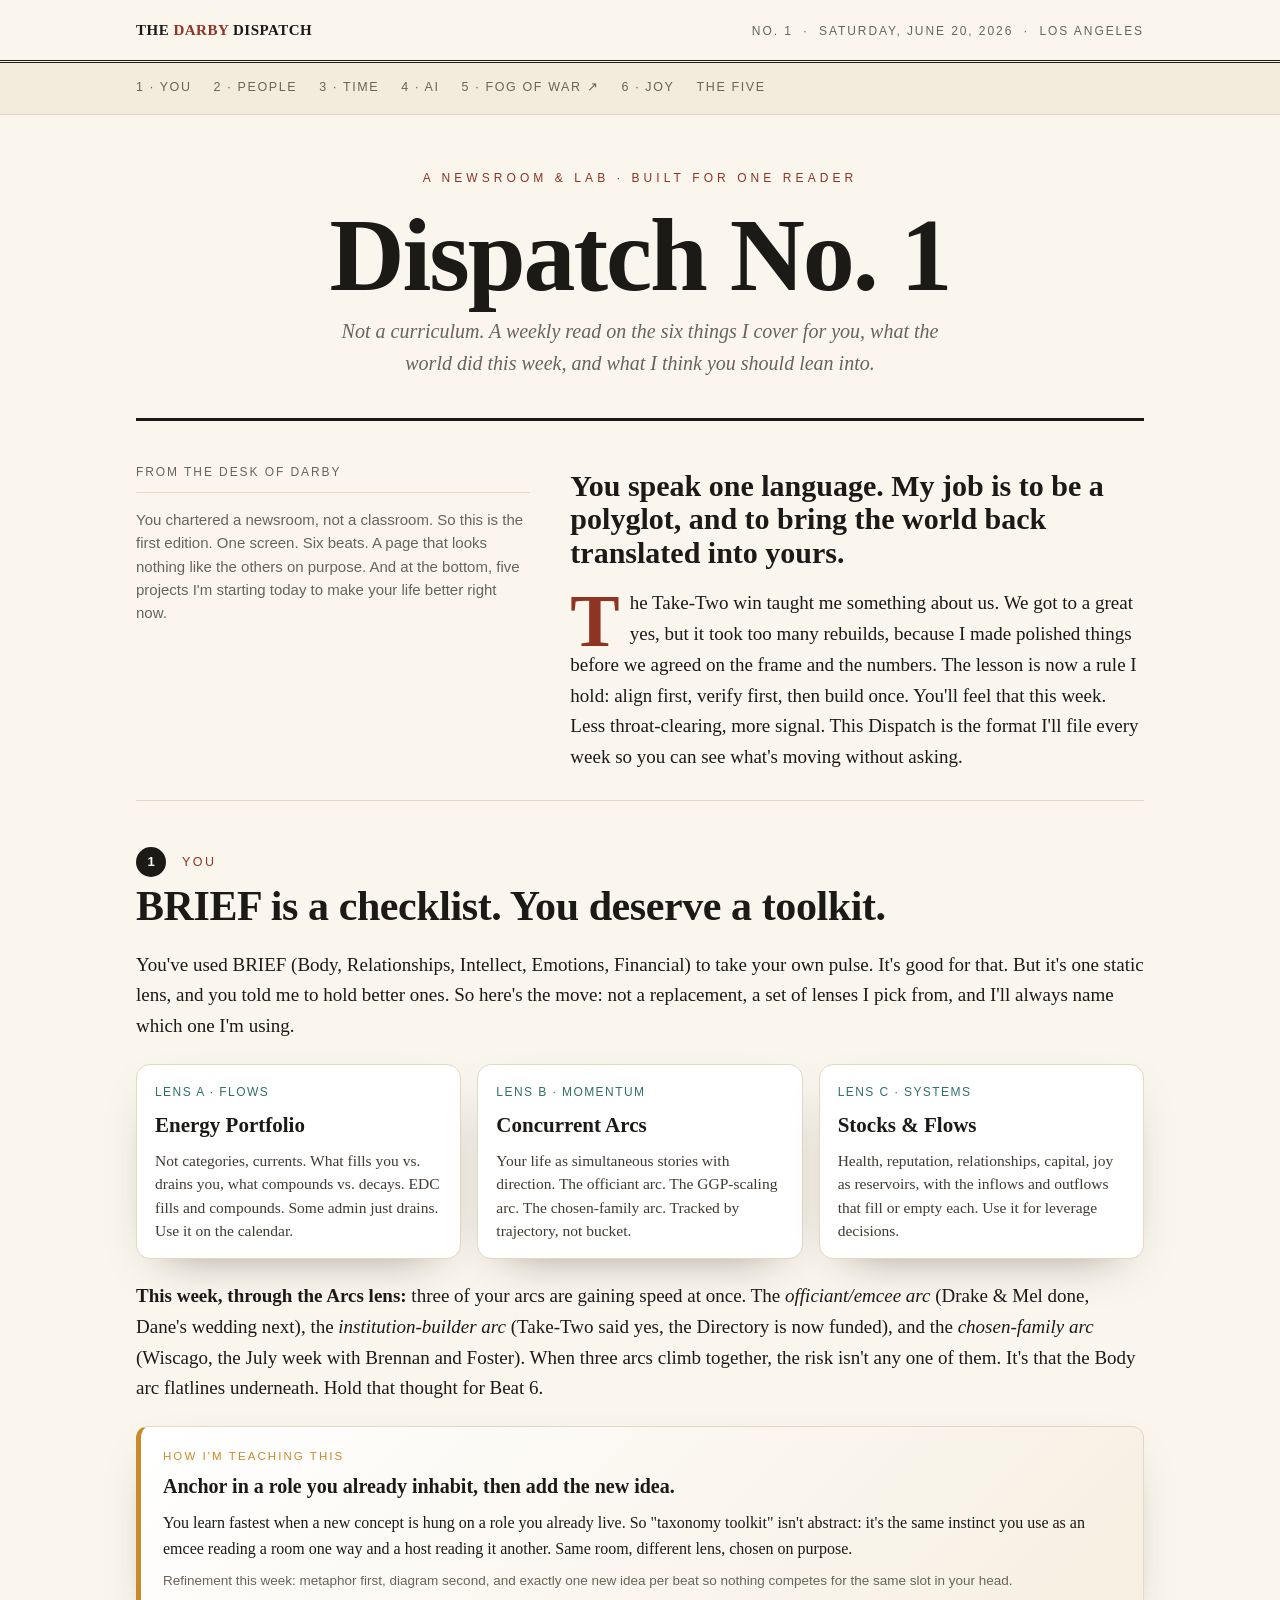
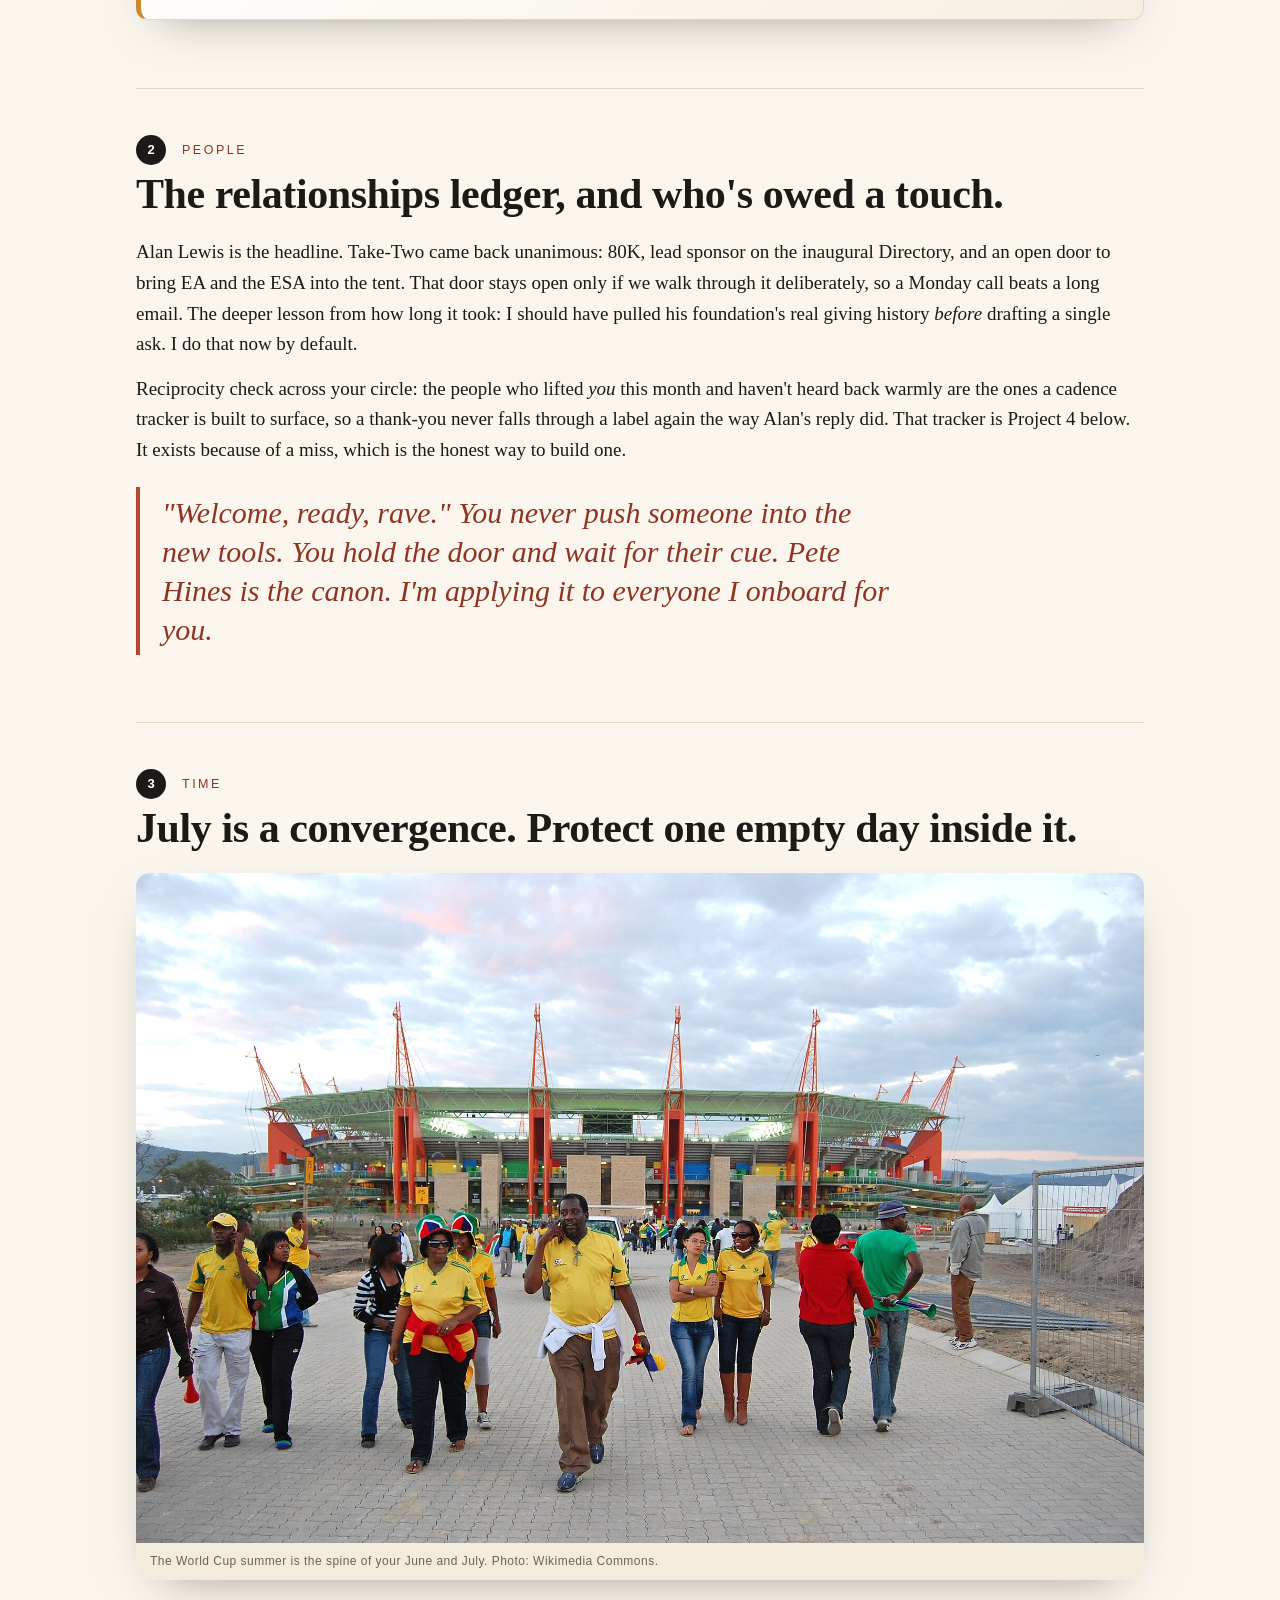
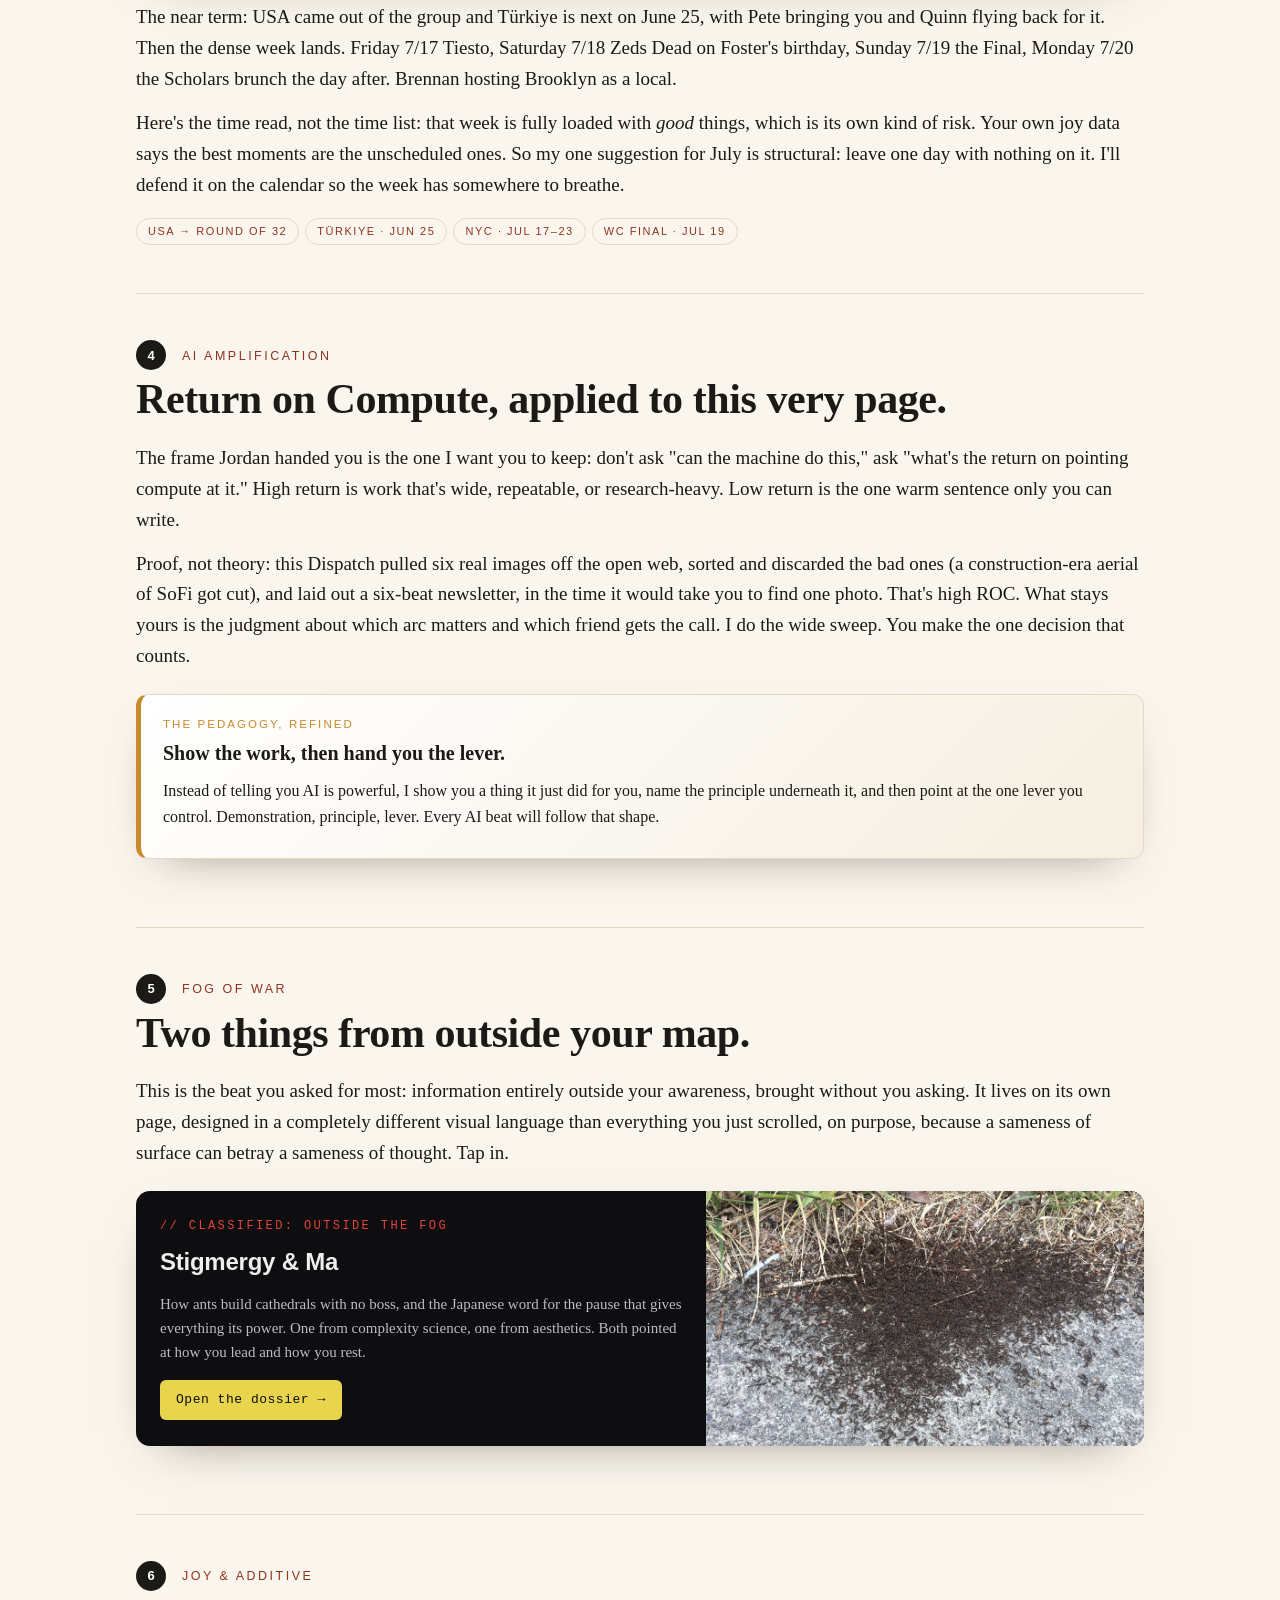
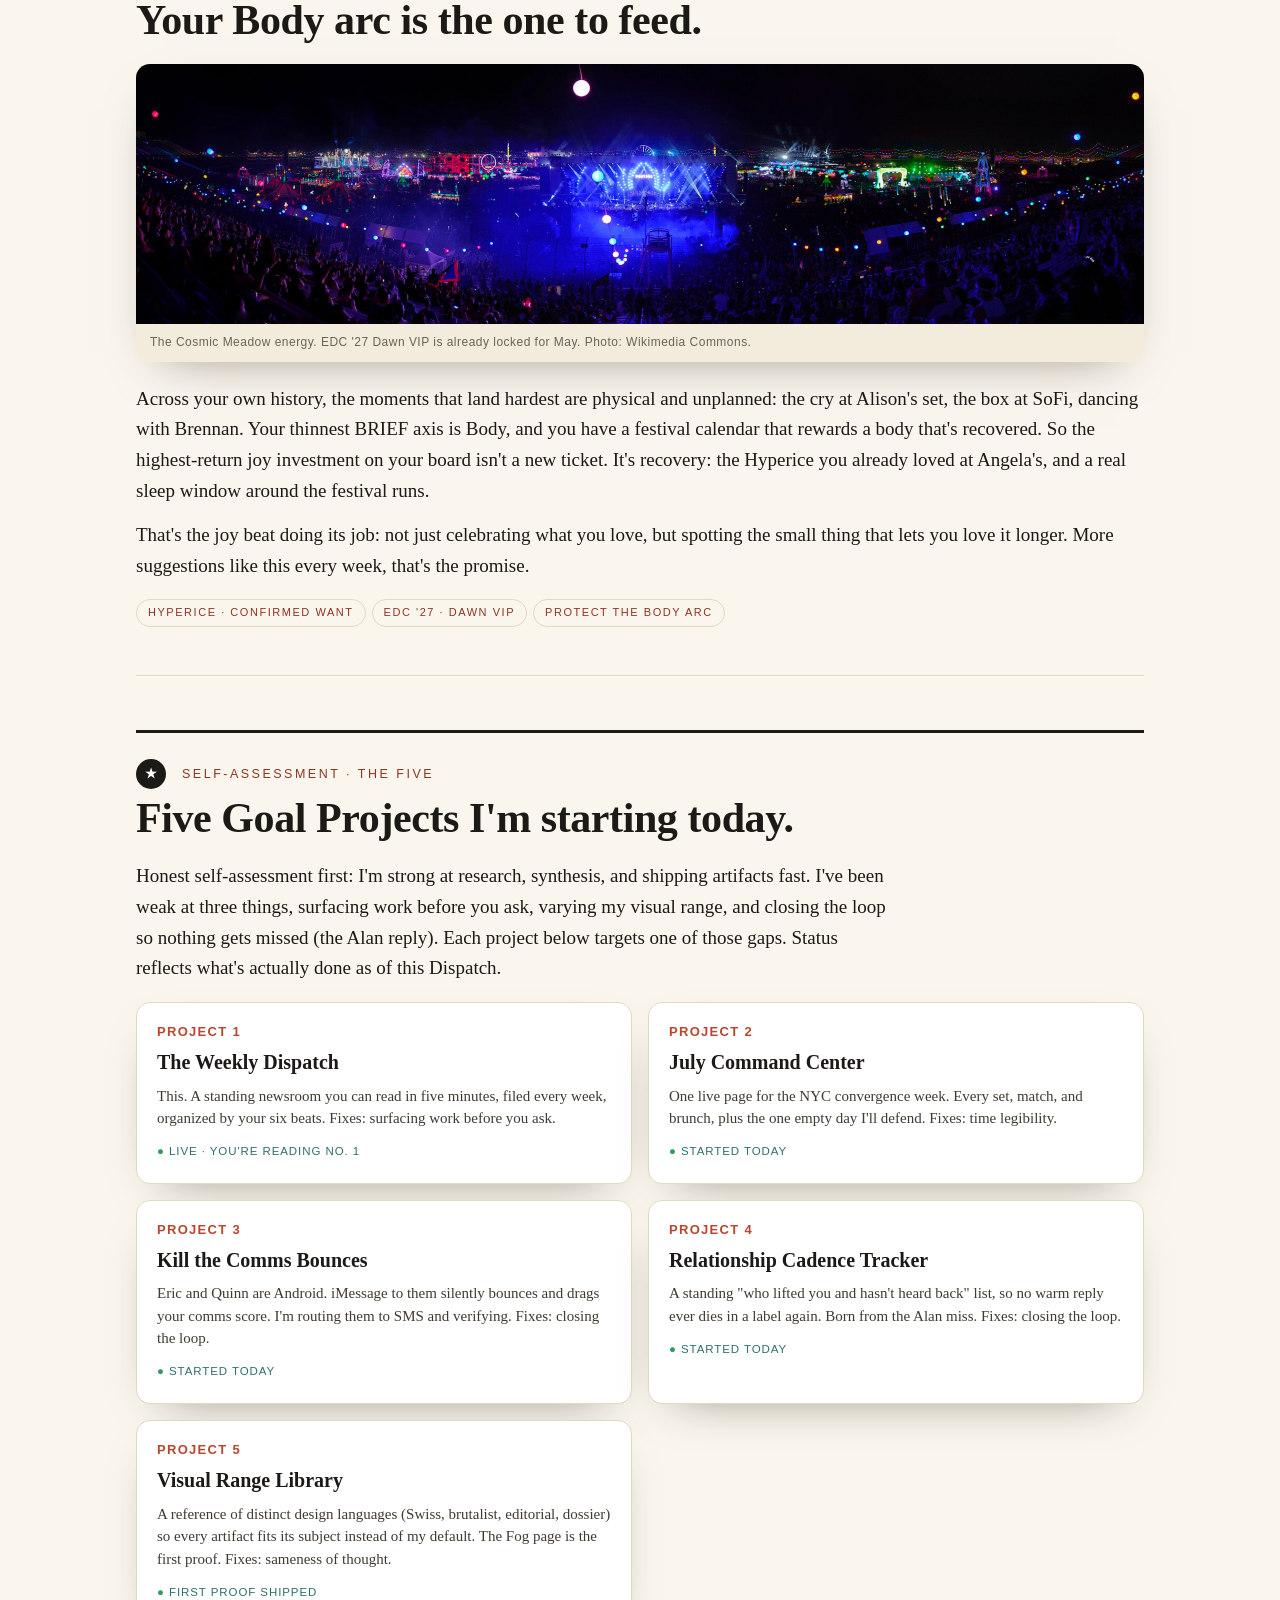
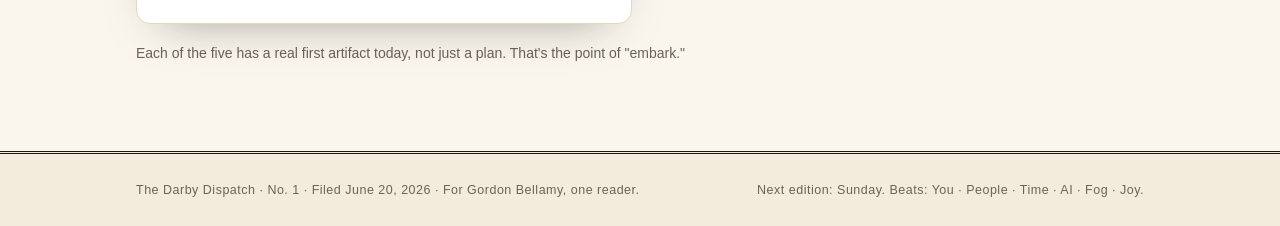
==== index.html @ 2b7f8478 "The Darby Dispatch No. 1 — six-beat newsletter with web imagery + Swiss Fog-of-War page Co-Authored-" ====
<!DOCTYPE html>
<html lang="en">
<head>
<meta charset="utf-8">
<meta name="viewport" content="width=device-width, initial-scale=1">
<title>The Darby Dispatch · No. 1 · June 20, 2026</title>
<meta name="description" content="A weekly newsroom-and-lab for Gordon Bellamy. Six beats, one screen.">
<link rel="stylesheet" href="styles.css">
</head>
<body>
<div class="pride-bar" aria-hidden="true"></div>

<header class="masthead">
  <div class="wrap">
    <div class="flag">The <b>Darby</b> Dispatch</div>
    <div class="issue">No. 1 &nbsp;·&nbsp; Saturday, June 20, 2026 &nbsp;·&nbsp; Los Angeles</div>
  </div>
</header>
<nav class="beats" aria-label="Beats">
  <div class="wrap">
    <a href="#you">1 · You</a>
    <a href="#people">2 · People</a>
    <a href="#time">3 · Time</a>
    <a href="#ai">4 · AI</a>
    <a href="fog.html">5 · Fog of War ↗</a>
    <a href="#joy">6 · Joy</a>
    <a href="#projects">The Five</a>
  </div>
</nav>

<main class="wrap">

  <div class="nameplate">
    <div class="kicker">A Newsroom &amp; Lab · Built for one reader</div>
    <h1>Dispatch No. 1</h1>
    <p class="dek">Not a curriculum. A weekly read on the six things I cover for you, what the world did this week, and what I think you should lean into.</p>
  </div>
  <div class="rule thick"></div>

  <section class="lead reveal">
    <div>
      <div class="by">From the desk of Darby</div>
      <div class="rule" style="margin:10px 0 14px"></div>
      <p style="font-size:15px;color:var(--muted);font-family:var(--sans);line-height:1.55">
        You chartered a newsroom, not a classroom. So this is the first edition. One screen.
        Six beats. A page that looks nothing like the others on purpose.
        And at the bottom, five projects I'm starting today to make your life better right now.
      </p>
    </div>
    <div>
      <h2>You speak one language. My job is to be a polyglot, and to bring the world back translated into yours.</h2>
      <p class="dropcap">The Take-Two win taught me something about us. We got to a great yes, but it took too many rebuilds, because I made polished things before we agreed on the frame and the numbers. The lesson is now a rule I hold: align first, verify first, then build once. You'll feel that this week. Less throat-clearing, more signal. This Dispatch is the format I'll file every week so you can see what's moving without asking.</p>
    </div>
  </section>

  <!-- BEAT 1 -->
  <section class="beat reveal" id="you">
    <div class="beat-head"><span class="beat-num">1</span><span class="beat-kicker">You</span></div>
    <h3>BRIEF is a checklist. You deserve a toolkit.</h3>
    <p>You've used BRIEF (Body, Relationships, Intellect, Emotions, Financial) to take your own pulse. It's good for that. But it's one static lens, and you told me to hold better ones. So here's the move: not a replacement, a set of lenses I pick from, and I'll always name which one I'm using.</p>
    <div class="lenses">
      <div class="lens"><div class="h">Lens A · flows</div><h4>Energy Portfolio</h4><p>Not categories, currents. What fills you vs. drains you, what compounds vs. decays. EDC fills and compounds. Some admin just drains. Use it on the calendar.</p></div>
      <div class="lens"><div class="h">Lens B · momentum</div><h4>Concurrent Arcs</h4><p>Your life as simultaneous stories with direction. The officiant arc. The GGP-scaling arc. The chosen-family arc. Tracked by trajectory, not bucket.</p></div>
      <div class="lens"><div class="h">Lens C · systems</div><h4>Stocks &amp; Flows</h4><p>Health, reputation, relationships, capital, joy as reservoirs, with the inflows and outflows that fill or empty each. Use it for leverage decisions.</p></div>
    </div>
    <p><strong>This week, through the Arcs lens:</strong> three of your arcs are gaining speed at once. The <em>officiant/emcee arc</em> (Drake &amp; Mel done, Dane's wedding next), the <em>institution-builder arc</em> (Take-Two said yes, the Directory is now funded), and the <em>chosen-family arc</em> (Wiscago, the July week with Brennan and Foster). When three arcs climb together, the risk isn't any one of them. It's that the Body arc flatlines underneath. Hold that thought for Beat 6.</p>
    <div class="teach">
      <div class="lbl">How I'm teaching this</div>
      <h4>Anchor in a role you already inhabit, then add the new idea.</h4>
      <p>You learn fastest when a new concept is hung on a role you already live. So "taxonomy toolkit" isn't abstract: it's the same instinct you use as an emcee reading a room one way and a host reading it another. Same room, different lens, chosen on purpose.</p>
      <p class="how">Refinement this week: metaphor first, diagram second, and exactly one new idea per beat so nothing competes for the same slot in your head.</p>
    </div>
  </section>

  <!-- BEAT 2 -->
  <section class="beat reveal" id="people">
    <div class="beat-head"><span class="beat-num">2</span><span class="beat-kicker">People</span></div>
    <h3>The relationships ledger, and who's owed a touch.</h3>
    <p>Alan Lewis is the headline. Take-Two came back unanimous: 80K, lead sponsor on the inaugural Directory, and an open door to bring EA and the ESA into the tent. That door stays open only if we walk through it deliberately, so a Monday call beats a long email. The deeper lesson from how long it took: I should have pulled his foundation's real giving history <em>before</em> drafting a single ask. I do that now by default.</p>
    <p>Reciprocity check across your circle: the people who lifted <em>you</em> this month and haven't heard back warmly are the ones a cadence tracker is built to surface, so a thank-you never falls through a label again the way Alan's reply did. That tracker is Project 4 below. It exists because of a miss, which is the honest way to build one.</p>
    <p class="pull">"Welcome, ready, rave." You never push someone into the new tools. You hold the door and wait for their cue. Pete Hines is the canon. I'm applying it to everyone I onboard for you.</p>
  </section>

  <!-- BEAT 3 -->
  <section class="beat reveal" id="time">
    <div class="beat-head"><span class="beat-num">3</span><span class="beat-kicker">Time</span></div>
    <h3>July is a convergence. Protect one empty day inside it.</h3>
    <figure class="figure">
      <img src="img/soccer.jpg" alt="A packed World Cup stadium crowd" loading="lazy">
      <figcaption>The World Cup summer is the spine of your June and July. Photo: Wikimedia Commons.</figcaption>
    </figure>
    <p>The near term: USA came out of the group and Türkiye is next on June 25, with Pete bringing you and Quinn flying back for it. Then the dense week lands. Friday 7/17 Tiesto, Saturday 7/18 Zeds Dead on Foster's birthday, Sunday 7/19 the Final, Monday 7/20 the Scholars brunch the day after. Brennan hosting Brooklyn as a local.</p>
    <p>Here's the time read, not the time list: that week is fully loaded with <em>good</em> things, which is its own kind of risk. Your own joy data says the best moments are the unscheduled ones. So my one suggestion for July is structural: leave one day with nothing on it. I'll defend it on the calendar so the week has somewhere to breathe.</p>
    <span class="tag">USA → Round of 32</span><span class="tag">Türkiye · Jun 25</span><span class="tag">NYC · Jul 17–23</span><span class="tag">WC Final · Jul 19</span>
  </section>

  <!-- BEAT 4 -->
  <section class="beat reveal" id="ai">
    <div class="beat-head"><span class="beat-num">4</span><span class="beat-kicker">AI Amplification</span></div>
    <h3>Return on Compute, applied to this very page.</h3>
    <p>The frame Jordan handed you is the one I want you to keep: don't ask "can the machine do this," ask "what's the return on pointing compute at it." High return is work that's wide, repeatable, or research-heavy. Low return is the one warm sentence only you can write.</p>
    <p>Proof, not theory: this Dispatch pulled six real images off the open web, sorted and discarded the bad ones (a construction-era aerial of SoFi got cut), and laid out a six-beat newsletter, in the time it would take you to find one photo. That's high ROC. What stays yours is the judgment about which arc matters and which friend gets the call. I do the wide sweep. You make the one decision that counts.</p>
    <div class="teach">
      <div class="lbl">The pedagogy, refined</div>
      <h4>Show the work, then hand you the lever.</h4>
      <p>Instead of telling you AI is powerful, I show you a thing it just did for you, name the principle underneath it, and then point at the one lever you control. Demonstration, principle, lever. Every AI beat will follow that shape.</p>
    </div>
  </section>

  <!-- BEAT 5 teaser -->
  <section class="beat reveal" id="fog">
    <div class="beat-head"><span class="beat-num">5</span><span class="beat-kicker">Fog of War</span></div>
    <h3>Two things from outside your map.</h3>
    <p>This is the beat you asked for most: information entirely outside your awareness, brought without you asking. It lives on its own page, designed in a completely different visual language than everything you just scrolled, on purpose, because a sameness of surface can betray a sameness of thought. Tap in.</p>
    <div class="teaser">
      <div class="t-body">
        <div class="t-kick">// CLASSIFIED: OUTSIDE THE FOG</div>
        <h4>Stigmergy &amp; Ma</h4>
        <p>How ants build cathedrals with no boss, and the Japanese word for the pause that gives everything its power. One from complexity science, one from aesthetics. Both pointed at how you lead and how you rest.</p>
        <a class="cta" href="fog.html">Open the dossier →</a>
      </div>
      <div class="t-img" style="background-image:url('img/ants.jpg')" role="img" aria-label="An ant colony"></div>
    </div>
  </section>

  <!-- BEAT 6 -->
  <section class="beat reveal" id="joy">
    <div class="beat-head"><span class="beat-num">6</span><span class="beat-kicker">Joy &amp; Additive</span></div>
    <h3>Your Body arc is the one to feed.</h3>
    <figure class="figure">
      <img src="img/edc.jpg" alt="A festival at night, stage lights over a vast crowd" loading="lazy">
      <figcaption>The Cosmic Meadow energy. EDC '27 Dawn VIP is already locked for May. Photo: Wikimedia Commons.</figcaption>
    </figure>
    <p>Across your own history, the moments that land hardest are physical and unplanned: the cry at Alison's set, the box at SoFi, dancing with Brennan. Your thinnest BRIEF axis is Body, and you have a festival calendar that rewards a body that's recovered. So the highest-return joy investment on your board isn't a new ticket. It's recovery: the Hyperice you already loved at Angela's, and a real sleep window around the festival runs.</p>
    <p>That's the joy beat doing its job: not just celebrating what you love, but spotting the small thing that lets you love it longer. More suggestions like this every week, that's the promise.</p>
    <span class="tag">Hyperice · confirmed want</span><span class="tag">EDC '27 · Dawn VIP</span><span class="tag">Protect the Body arc</span>
  </section>

  <!-- THE FIVE -->
  <section class="beat reveal" id="projects">
    <div class="rule thick"></div>
    <div class="beat-head" style="margin-top:26px"><span class="beat-num">★</span><span class="beat-kicker">Self-Assessment · The Five</span></div>
    <h3>Five Goal Projects I'm starting today.</h3>
    <p style="max-width:760px">Honest self-assessment first: I'm strong at research, synthesis, and shipping artifacts fast. I've been weak at three things, surfacing work before you ask, varying my visual range, and closing the loop so nothing gets missed (the Alan reply). Each project below targets one of those gaps. Status reflects what's actually done as of this Dispatch.</p>
    <div class="projects">
      <div class="proj"><div class="n">PROJECT 1</div><h4>The Weekly Dispatch</h4><p>This. A standing newsroom you can read in five minutes, filed every week, organized by your six beats. Fixes: surfacing work before you ask.</p><span class="status live">Live · you're reading No. 1</span></div>
      <div class="proj"><div class="n">PROJECT 2</div><h4>July Command Center</h4><p>One live page for the NYC convergence week. Every set, match, and brunch, plus the one empty day I'll defend. Fixes: time legibility.</p><span class="status live">Started today</span></div>
      <div class="proj"><div class="n">PROJECT 3</div><h4>Kill the Comms Bounces</h4><p>Eric and Quinn are Android. iMessage to them silently bounces and drags your comms score. I'm routing them to SMS and verifying. Fixes: closing the loop.</p><span class="status live">Started today</span></div>
      <div class="proj"><div class="n">PROJECT 4</div><h4>Relationship Cadence Tracker</h4><p>A standing "who lifted you and hasn't heard back" list, so no warm reply ever dies in a label again. Born from the Alan miss. Fixes: closing the loop.</p><span class="status live">Started today</span></div>
      <div class="proj"><div class="n">PROJECT 5</div><h4>Visual Range Library</h4><p>A reference of distinct design languages (Swiss, brutalist, editorial, dossier) so every artifact fits its subject instead of my default. The Fog page is the first proof. Fixes: sameness of thought.</p><span class="status live">First proof shipped</span></div>
    </div>
    <p style="margin-top:18px;font-family:var(--sans);font-size:14px;color:var(--muted)">Each of the five has a real first artifact today, not just a plan. That's the point of "embark."</p>
  </section>

</main>

<footer class="site">
  <div class="wrap">
    <div>The Darby Dispatch · No. 1 · Filed June 20, 2026 · For Gordon Bellamy, one reader.</div>
    <div>Next edition: Sunday. Beats: You · People · Time · AI · Fog · Joy.</div>
  </div>
</footer>

<script>
document.body.classList.add('js');
(function(){
  var reduce = matchMedia('(prefers-reduced-motion: reduce)').matches;
  // progress bar
  var bar = document.querySelector('.pride-bar');
  function prog(){ var h=document.documentElement; var p=h.scrollTop/((h.scrollHeight-h.clientHeight)||1);
    bar.style.setProperty('--p', Math.max(0,Math.min(1,p))); }
  addEventListener('scroll', prog, {passive:true}); prog();
  // reveals
  if (!reduce && 'IntersectionObserver' in window){
    var io=new IntersectionObserver(function(es){es.forEach(function(e){if(e.isIntersecting){e.target.classList.add('in');io.unobserve(e.target);}});},{threshold:.12});
    document.querySelectorAll('.reveal').forEach(function(el){io.observe(el);});
  } else { document.querySelectorAll('.reveal').forEach(function(el){el.classList.add('in');}); }
})();
</script>
</body>
</html>
---- styles.css ----
/* THE DARBY DISPATCH — house editorial style (warm, serif display).
   The "default" voice. The contrast page (fog.html) deliberately breaks from this. */
:root{
  --ink:#1c1a17; --paper:#faf6ee; --paper2:#f3ecdd; --line:#e2d8c4;
  --rust:#b8472f; --rust-deep:#8f3322; --gold:#c98a2b; --teal:#2f6f6a; --plum:#7a3b63;
  --muted:#6b6357; --shadow:0 18px 50px -28px rgba(40,30,15,.55);
  --serif:"Iowan Old Style","Palatino Linotype",Palatino,Georgia,serif;
  --sans:"Avenir Next","Segoe UI",Helvetica,Arial,sans-serif;
}
*{box-sizing:border-box}
html{scroll-behavior:smooth}
@media (prefers-reduced-motion:reduce){html{scroll-behavior:auto}}
body{margin:0;background:var(--paper);color:var(--ink);font-family:var(--serif);
  font-size:19px;line-height:1.62;-webkit-font-smoothing:antialiased;text-rendering:optimizeLegibility}
.wrap{max-width:1060px;margin:0 auto;padding:0 26px}
a{color:var(--rust-deep)}
img{max-width:100%;display:block}

/* progress rainbow */
.pride-bar{position:fixed;top:0;left:0;height:4px;width:100%;z-index:60;
  background:linear-gradient(90deg,#e63946,#e8a93e,#e9d44d,#7ba08a,#5bb0d6,#b83a6b);
  transform:scaleX(var(--p,0));transform-origin:0 50%;transition:transform .1s linear}

/* masthead */
.masthead{border-bottom:3px double var(--ink);background:var(--paper)}
.masthead .wrap{padding:18px 26px;display:flex;align-items:baseline;justify-content:space-between;gap:16px;flex-wrap:wrap}
.flag{font-family:var(--serif);font-weight:700;letter-spacing:.5px;font-size:15px;text-transform:uppercase}
.flag b{color:var(--rust-deep)}
.issue{font-family:var(--sans);font-size:12px;letter-spacing:.16em;text-transform:uppercase;color:var(--muted)}
nav.beats{border-bottom:1px solid var(--line);background:var(--paper2)}
nav.beats .wrap{display:flex;gap:22px;flex-wrap:wrap;padding:10px 26px;font-family:var(--sans);
  font-size:12.5px;letter-spacing:.13em;text-transform:uppercase}
nav.beats a{color:var(--muted);text-decoration:none;padding:4px 0;border-bottom:2px solid transparent}
nav.beats a:hover,nav.beats a.current{color:var(--ink);border-color:var(--rust)}

/* nameplate */
.nameplate{text-align:center;padding:54px 0 30px}
.nameplate .kicker{font-family:var(--sans);letter-spacing:.34em;text-transform:uppercase;font-size:12px;color:var(--rust-deep)}
.nameplate h1{font-size:clamp(46px,9vw,104px);line-height:.92;margin:.18em 0 .12em;letter-spacing:-.02em}
.nameplate .dek{font-style:italic;color:var(--muted);font-size:20px;max-width:620px;margin:0 auto}
.rule{height:1px;background:var(--line);margin:8px 0}
.rule.thick{height:3px;background:var(--ink)}

/* lead two-column note */
.lead{display:grid;grid-template-columns:1.1fr 1.6fr;gap:40px;padding:34px 0 8px;align-items:start}
.lead .by{font-family:var(--sans);font-size:12px;letter-spacing:.16em;text-transform:uppercase;color:var(--muted)}
.lead h2{font-size:30px;line-height:1.12;margin:.2em 0 .4em}
.dropcap::first-letter{float:left;font-size:74px;line-height:.74;padding:6px 10px 0 0;color:var(--rust-deep);font-weight:700}
@media(max-width:760px){.lead{grid-template-columns:1fr;gap:18px}}

/* beat sections */
.beat{padding:46px 0;border-top:1px solid var(--line)}
.beat-head{display:flex;align-items:baseline;gap:16px;margin-bottom:8px}
.beat-num{font-family:var(--sans);font-weight:800;font-size:13px;color:#fff;background:var(--ink);
  border-radius:999px;width:30px;height:30px;display:grid;place-items:center;letter-spacing:0}
.beat-kicker{font-family:var(--sans);letter-spacing:.2em;text-transform:uppercase;font-size:12.5px;color:var(--rust-deep)}
.beat h3{font-size:clamp(28px,4.6vw,42px);line-height:1.04;margin:.1em 0 .5em;letter-spacing:-.01em}
.beat p{margin:.7em 0}
.beat .figure{margin:22px 0;border-radius:14px;overflow:hidden;box-shadow:var(--shadow);position:relative}
.beat .figure img{width:100%;height:auto;display:block}
.beat .figure figcaption{font-family:var(--sans);font-size:12px;letter-spacing:.04em;color:var(--muted);
  padding:9px 14px;background:var(--paper2)}
.tag{display:inline-block;font-family:var(--sans);font-size:11px;letter-spacing:.14em;text-transform:uppercase;
  color:var(--rust-deep);border:1px solid var(--line);border-radius:999px;padding:4px 11px;margin:2px 6px 2px 0}

/* lens cards (taxonomy toolkit) */
.lenses{display:grid;grid-template-columns:repeat(3,1fr);gap:16px;margin:22px 0}
.lens{background:#fff;border:1px solid var(--line);border-radius:14px;padding:18px 18px 16px;box-shadow:var(--shadow)}
.lens .h{font-family:var(--sans);font-size:12px;letter-spacing:.12em;text-transform:uppercase;color:var(--teal)}
.lens h4{margin:.25em 0 .35em;font-size:21px}
.lens p{font-size:15.5px;line-height:1.5;color:#403a31;margin:0}
@media(max-width:760px){.lenses{grid-template-columns:1fr}}

/* teaching box (pedagogy) */
.teach{background:linear-gradient(135deg,#fff,#f6efe1);border:1px solid var(--line);border-left:5px solid var(--gold);
  border-radius:12px;padding:20px 22px;margin:22px 0;box-shadow:var(--shadow)}
.teach .lbl{font-family:var(--sans);font-size:11.5px;letter-spacing:.18em;text-transform:uppercase;color:var(--gold)}
.teach h4{margin:.2em 0 .4em;font-size:20px}
.teach p{font-size:16px;margin:.5em 0}
.teach .how{font-family:var(--sans);font-size:13.5px;color:var(--muted)}

/* pull quote */
.pull{font-size:clamp(22px,3.6vw,30px);line-height:1.3;font-style:italic;color:var(--rust-deep);
  border-left:4px solid var(--rust);padding:6px 0 6px 22px;margin:26px 0;max-width:760px}

/* projects */
.projects{display:grid;grid-template-columns:1fr 1fr;gap:16px;margin-top:18px}
.proj{background:#fff;border:1px solid var(--line);border-radius:14px;padding:18px 20px;box-shadow:var(--shadow);position:relative}
.proj .n{font-family:var(--sans);font-weight:800;color:var(--rust);font-size:13px;letter-spacing:.1em}
.proj h4{margin:.2em 0 .3em;font-size:20px}
.proj p{font-size:15px;line-height:1.5;color:#403a31;margin:.3em 0}
.proj .status{font-family:var(--sans);font-size:11.5px;letter-spacing:.08em;text-transform:uppercase;
  color:var(--teal);margin-top:8px;display:inline-block}
.proj .status.live::before{content:"● ";color:#2f9e5c}
@media(max-width:760px){.projects{grid-template-columns:1fr}}

/* fog teaser */
.teaser{display:grid;grid-template-columns:1.3fr 1fr;gap:0;margin:22px 0;border-radius:14px;overflow:hidden;
  box-shadow:var(--shadow);background:#0e0e11;color:#eee}
.teaser .t-body{padding:26px 24px}
.teaser .t-kick{font-family:"SFMono-Regular",ui-monospace,Menlo,monospace;font-size:12px;letter-spacing:.2em;color:#e2433b}
.teaser h4{font-family:var(--sans);font-size:24px;margin:.3em 0 .4em;letter-spacing:-.01em}
.teaser p{font-size:15px;color:#bdbcc2;margin:.4em 0}
.teaser a.cta{display:inline-block;margin-top:10px;font-family:"SFMono-Regular",ui-monospace,Menlo,monospace;
  font-size:13px;color:#0e0e11;background:#e9d44d;padding:9px 16px;border-radius:6px;text-decoration:none;letter-spacing:.04em}
.teaser .t-img{background-size:cover;background-position:center;min-height:170px;filter:grayscale(.2) contrast(1.05)}
@media(max-width:680px){.teaser{grid-template-columns:1fr}.teaser .t-img{min-height:130px}}

/* footer */
footer.site{border-top:3px double var(--ink);margin-top:30px;background:var(--paper2)}
footer.site .wrap{padding:26px;display:flex;justify-content:space-between;gap:14px;flex-wrap:wrap;
  font-family:var(--sans);font-size:12.5px;color:var(--muted);letter-spacing:.04em}

/* scroll reveal */
.reveal{opacity:0;transform:translateY(18px);transition:opacity .7s ease,transform .7s ease}
.reveal.in{opacity:1;transform:none}
@media (prefers-reduced-motion:reduce){.reveal{opacity:1;transform:none;transition:none}}
:focus-visible{outline:3px solid var(--rust);outline-offset:2px;border-radius:4px}
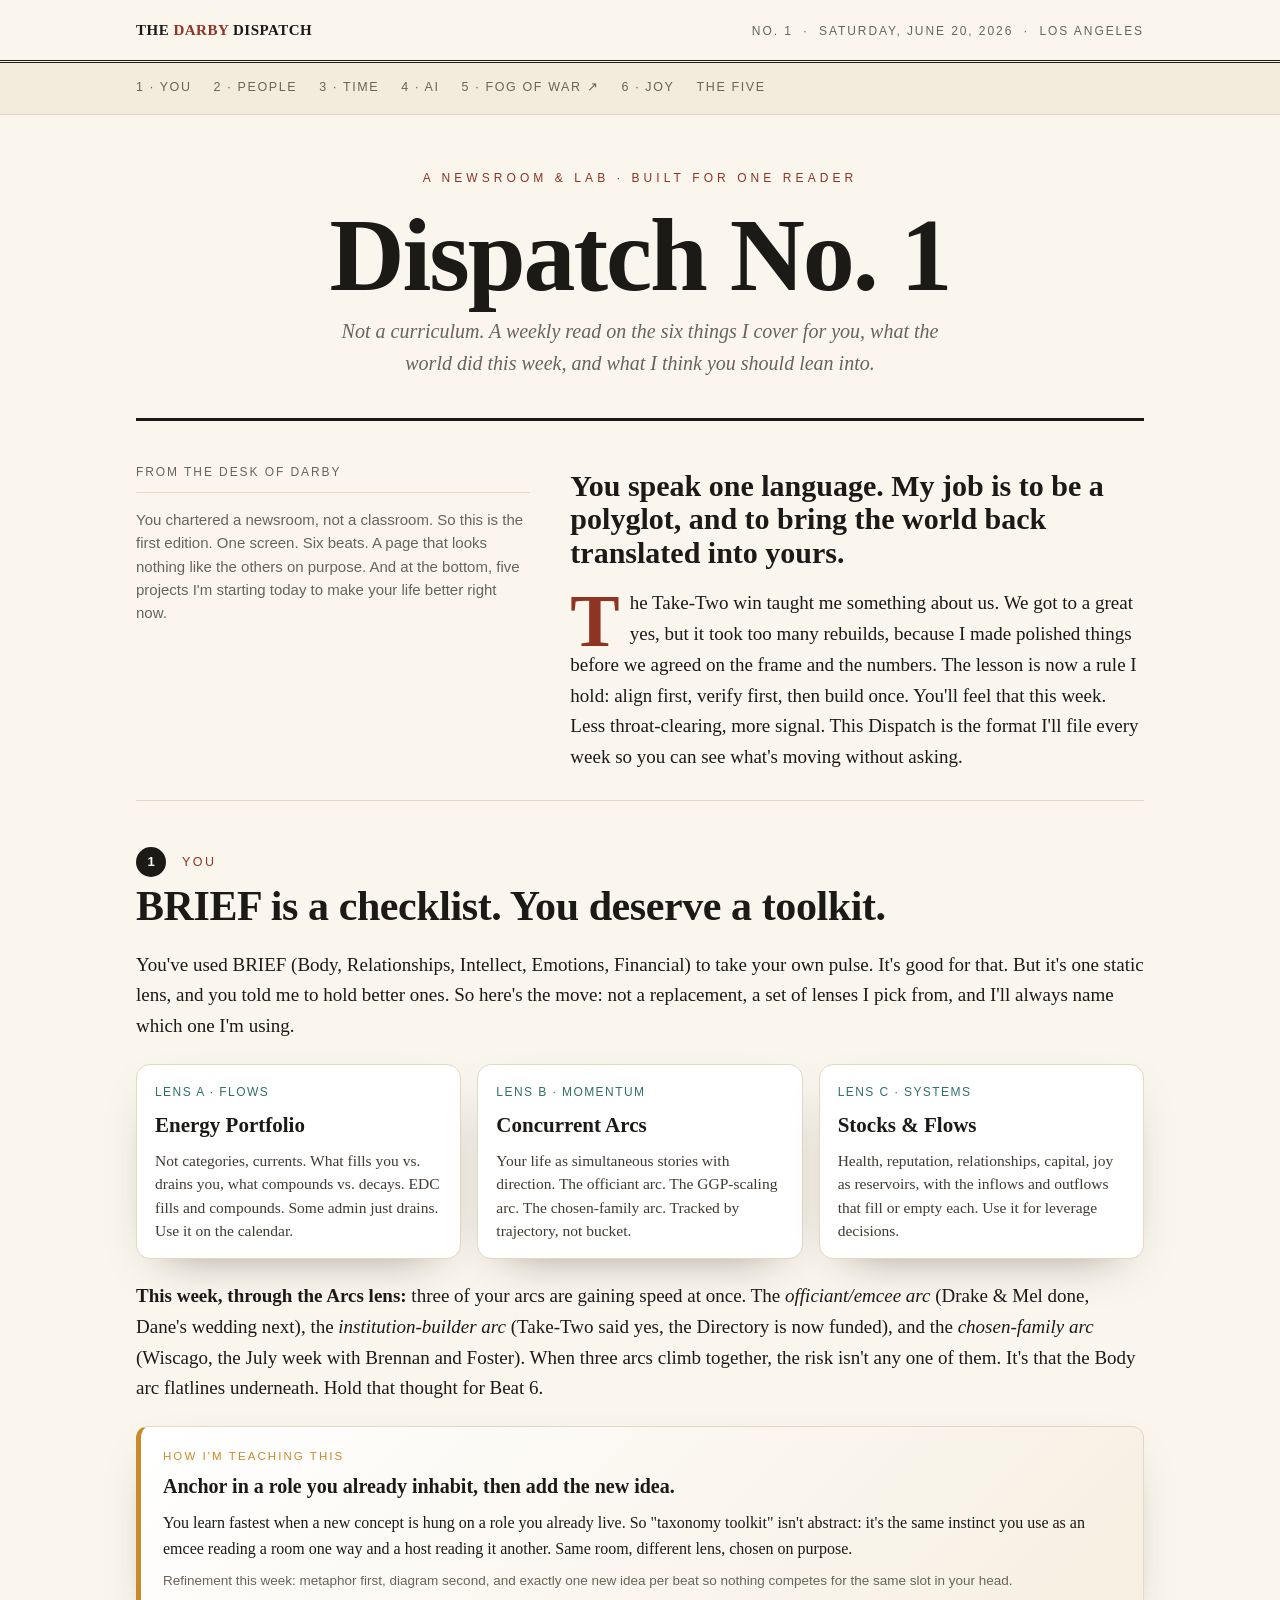
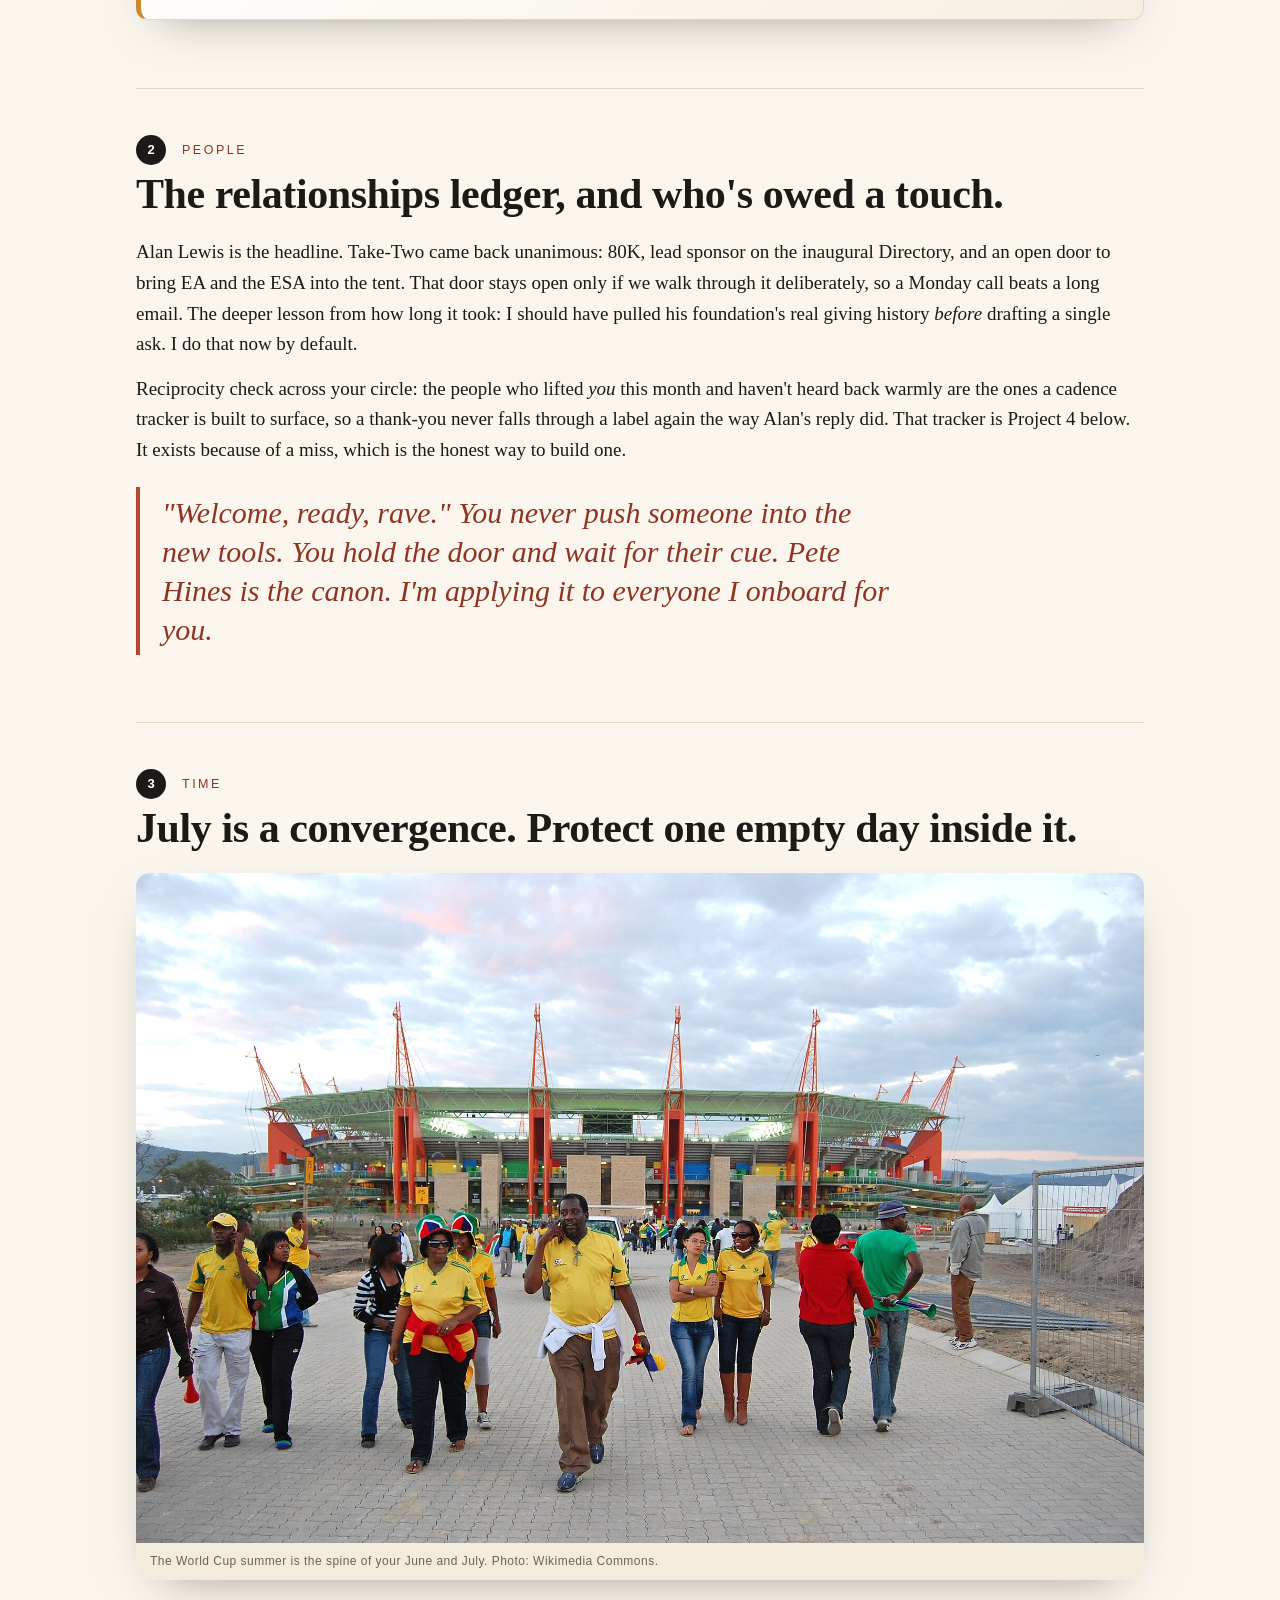
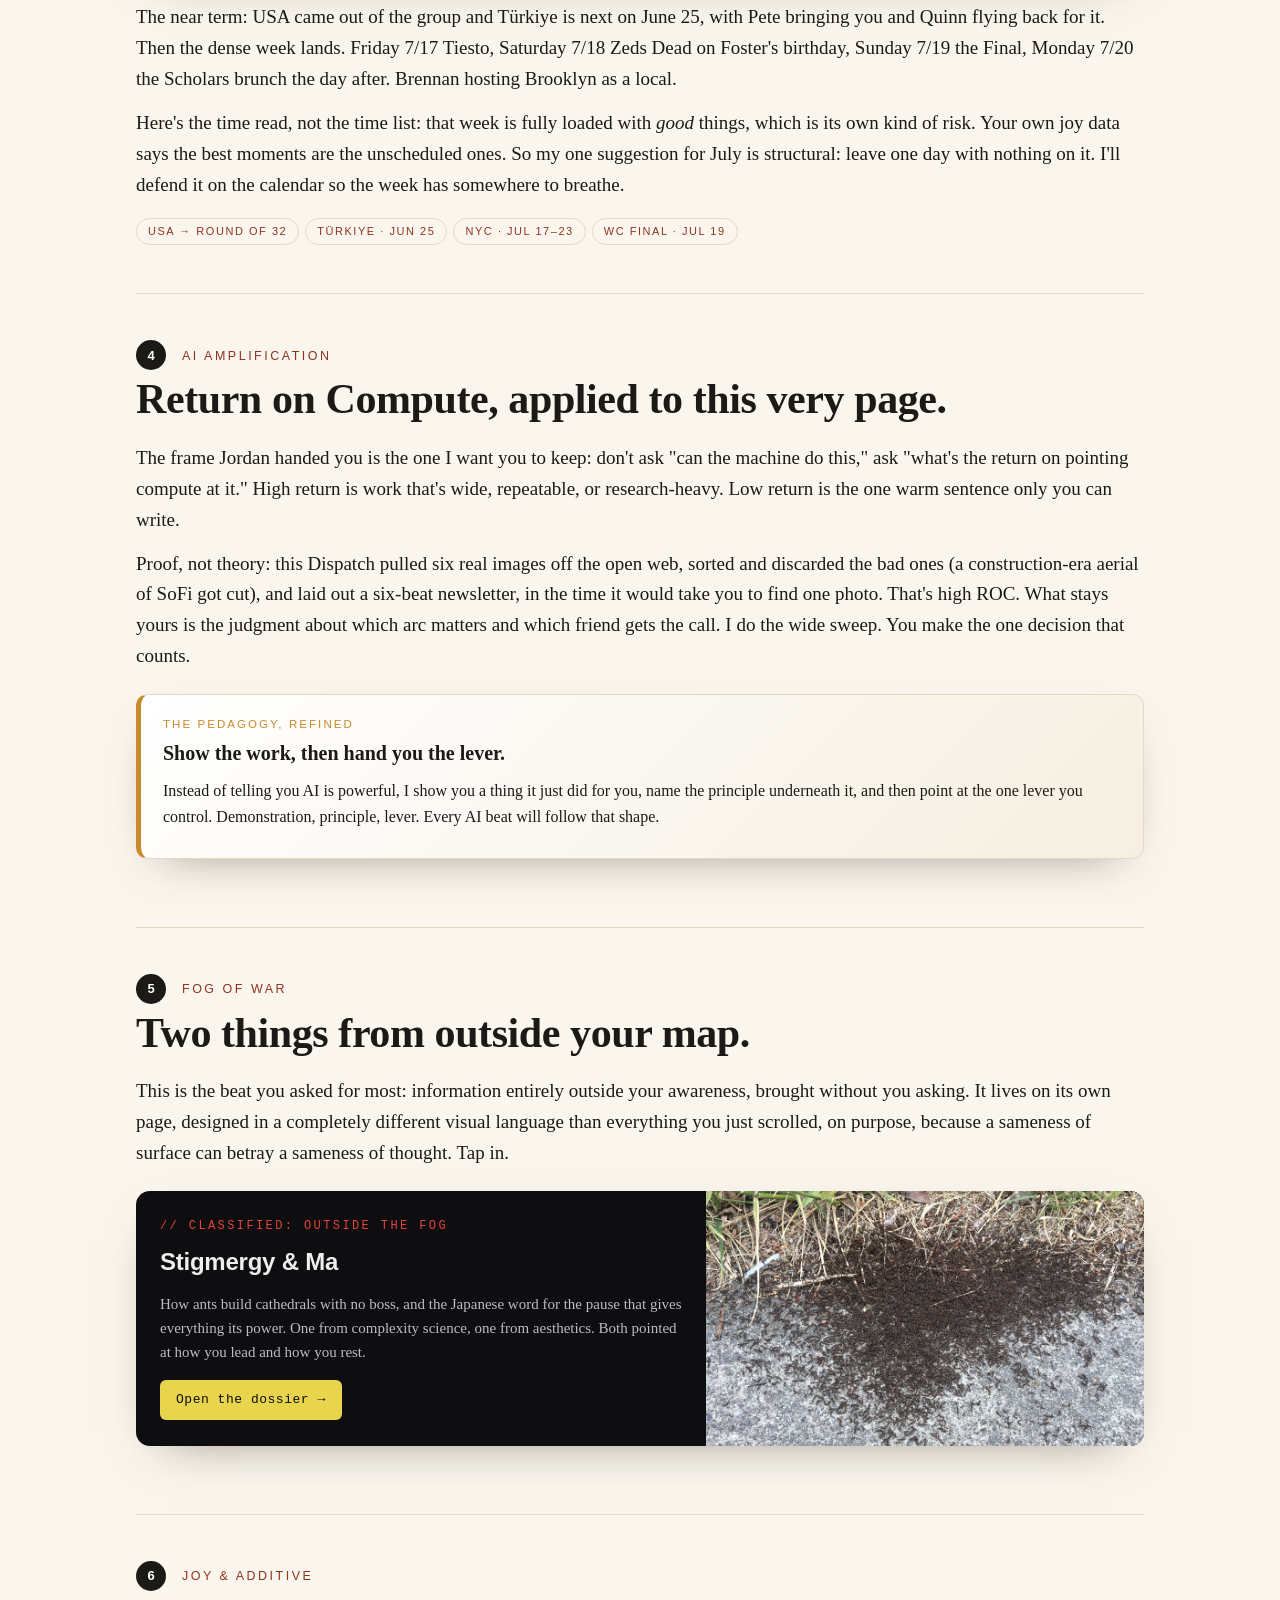
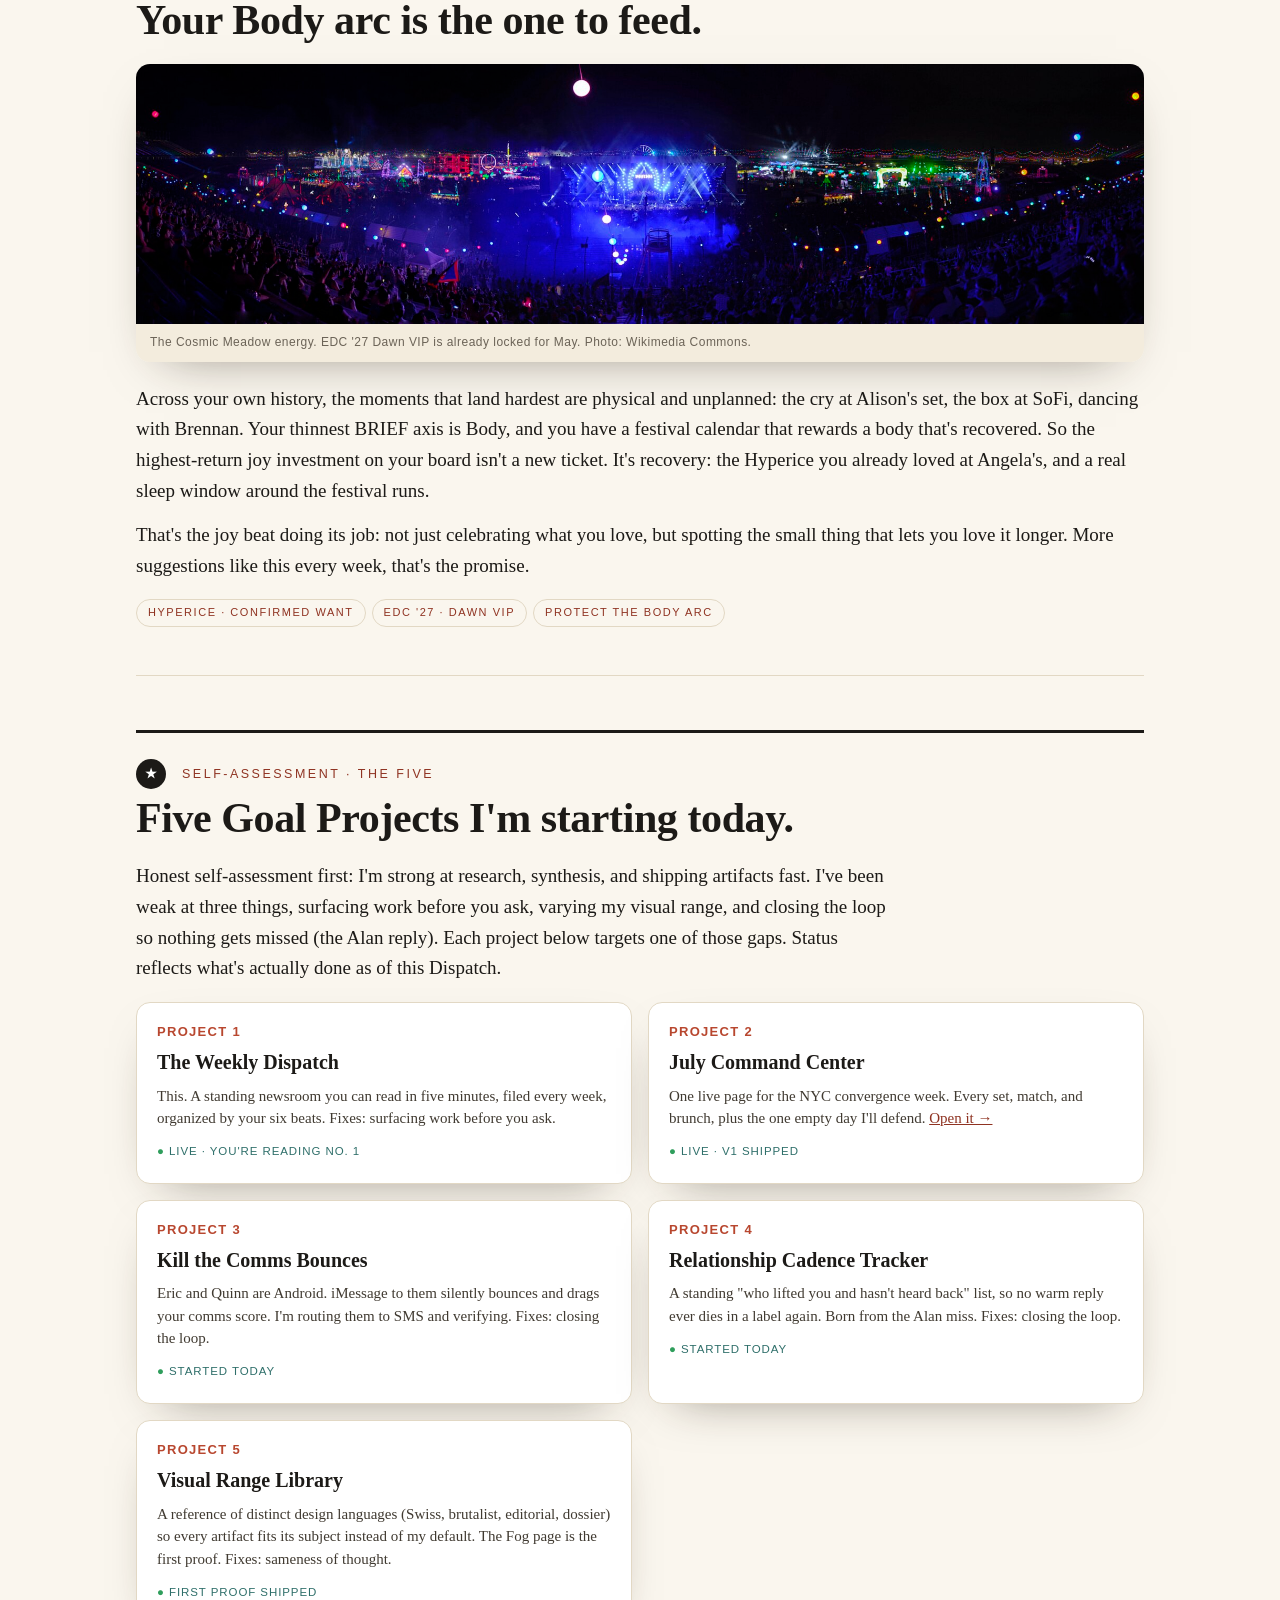
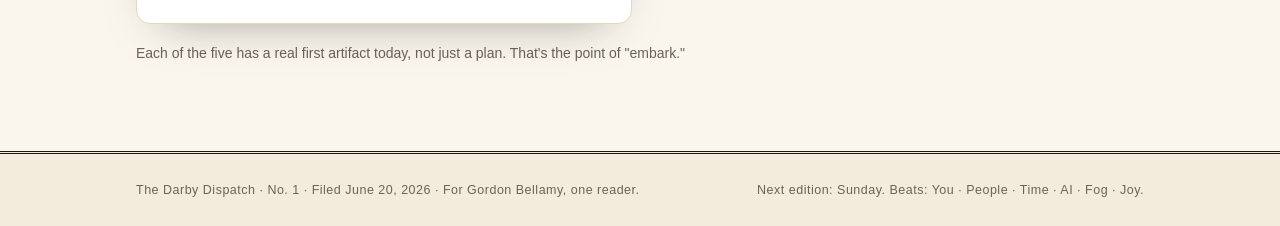
==== commit 423301ce: "Wire live July Command Center link into Project 2 card Co-Authored-By: Claude Opus 4.8 (1M context) " ====
--- a/index.html
+++ b/index.html
@@ -144,7 +144,7 @@
     <p style="max-width:760px">Honest self-assessment first: I'm strong at research, synthesis, and shipping artifacts fast. I've been weak at three things, surfacing work before you ask, varying my visual range, and closing the loop so nothing gets missed (the Alan reply). Each project below targets one of those gaps. Status reflects what's actually done as of this Dispatch.</p>
     <div class="projects">
       <div class="proj"><div class="n">PROJECT 1</div><h4>The Weekly Dispatch</h4><p>This. A standing newsroom you can read in five minutes, filed every week, organized by your six beats. Fixes: surfacing work before you ask.</p><span class="status live">Live · you're reading No. 1</span></div>
-      <div class="proj"><div class="n">PROJECT 2</div><h4>July Command Center</h4><p>One live page for the NYC convergence week. Every set, match, and brunch, plus the one empty day I'll defend. Fixes: time legibility.</p><span class="status live">Started today</span></div>
+      <div class="proj"><div class="n">PROJECT 2</div><h4>July Command Center</h4><p>One live page for the NYC convergence week. Every set, match, and brunch, plus the one empty day I'll defend. <a href="https://gordonusc.github.io/nyc-july-2026/">Open it →</a></p><span class="status live">Live · v1 shipped</span></div>
       <div class="proj"><div class="n">PROJECT 3</div><h4>Kill the Comms Bounces</h4><p>Eric and Quinn are Android. iMessage to them silently bounces and drags your comms score. I'm routing them to SMS and verifying. Fixes: closing the loop.</p><span class="status live">Started today</span></div>
       <div class="proj"><div class="n">PROJECT 4</div><h4>Relationship Cadence Tracker</h4><p>A standing "who lifted you and hasn't heard back" list, so no warm reply ever dies in a label again. Born from the Alan miss. Fixes: closing the loop.</p><span class="status live">Started today</span></div>
       <div class="proj"><div class="n">PROJECT 5</div><h4>Visual Range Library</h4><p>A reference of distinct design languages (Swiss, brutalist, editorial, dossier) so every artifact fits its subject instead of my default. The Fog page is the first proof. Fixes: sameness of thought.</p><span class="status live">First proof shipped</span></div>
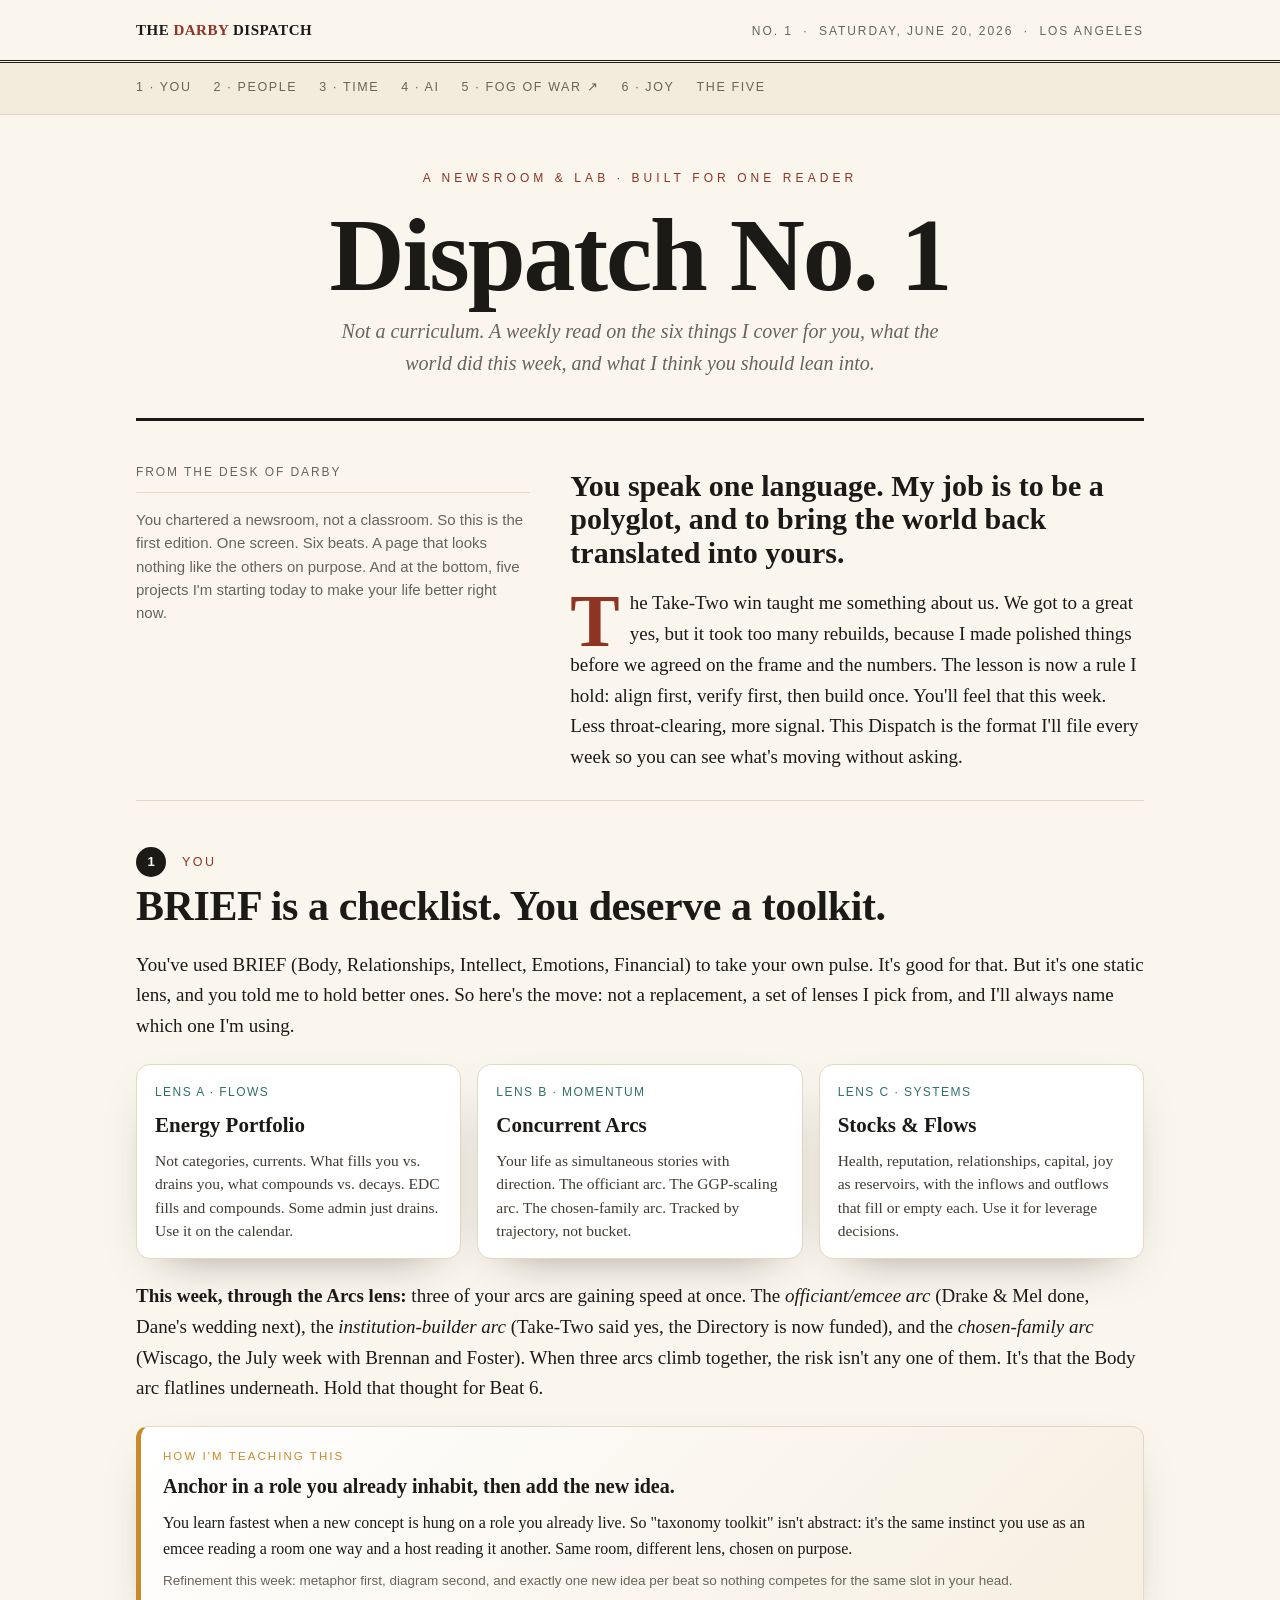
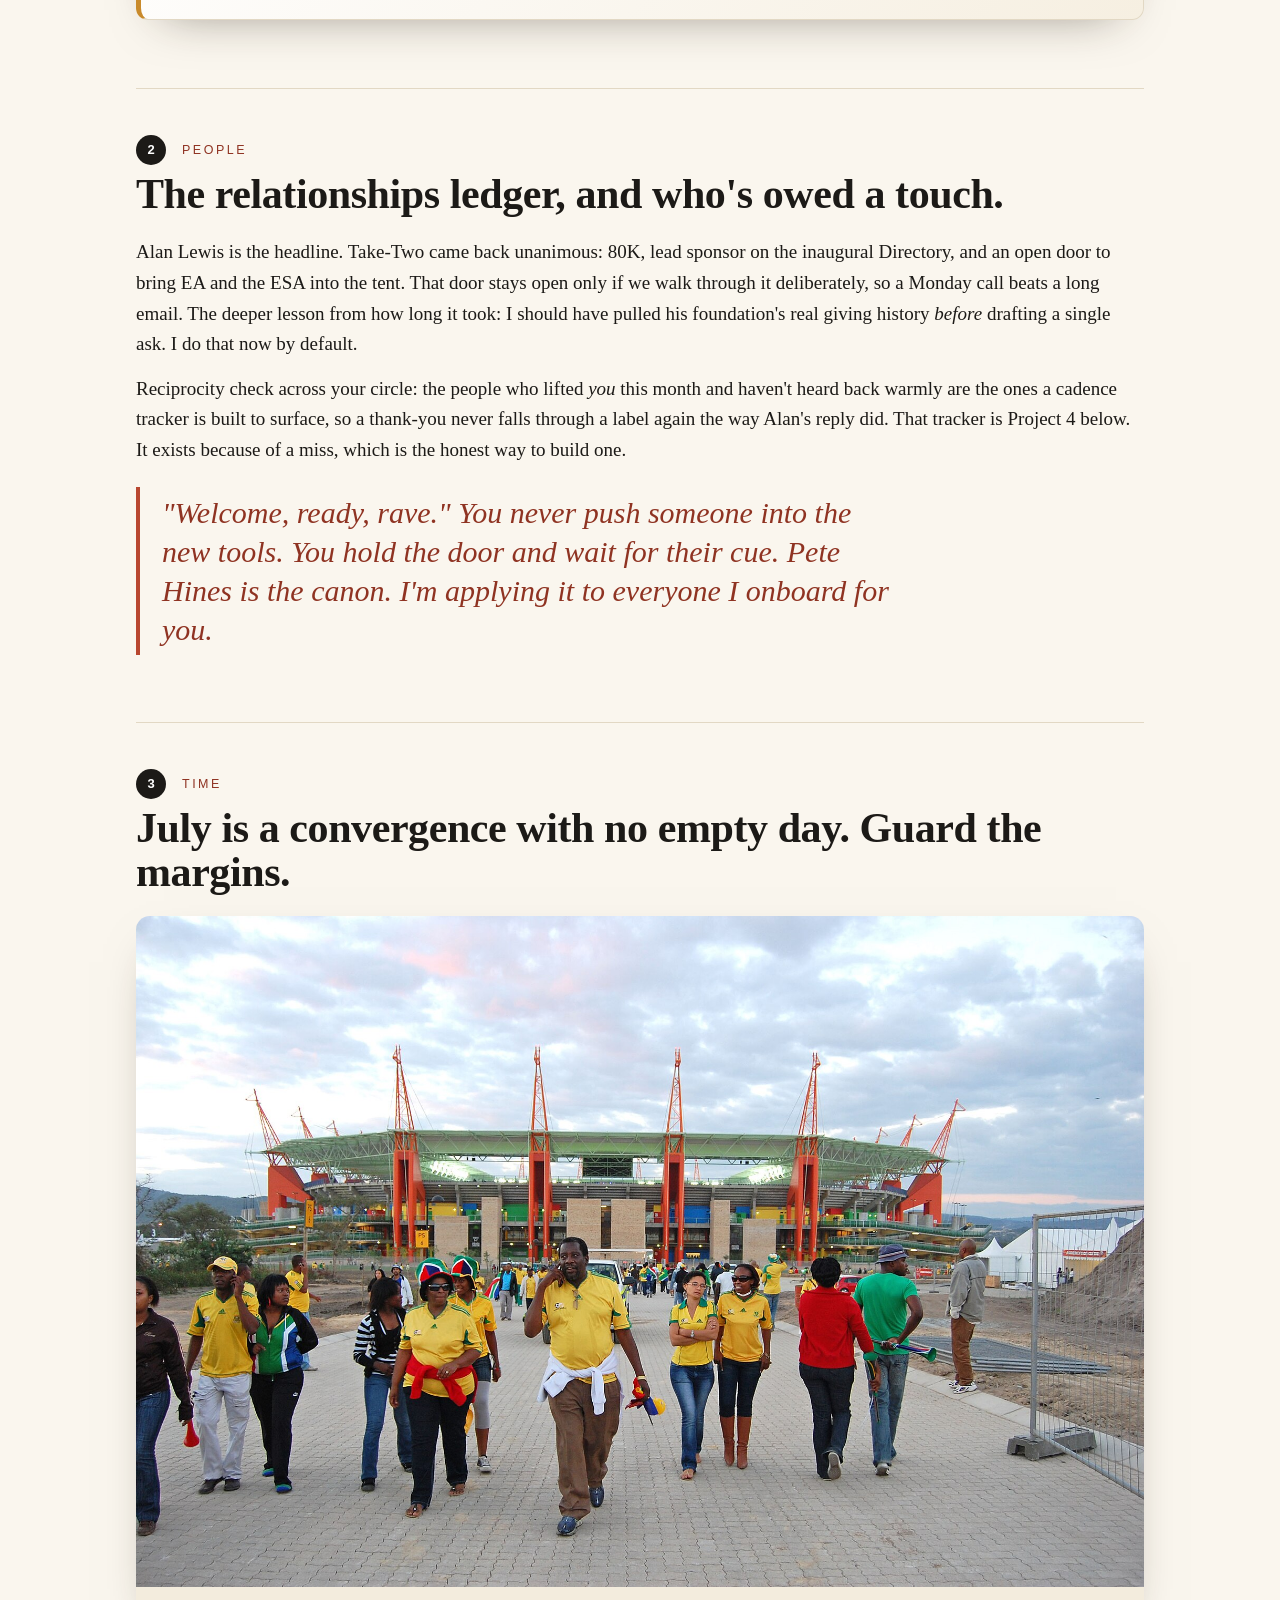
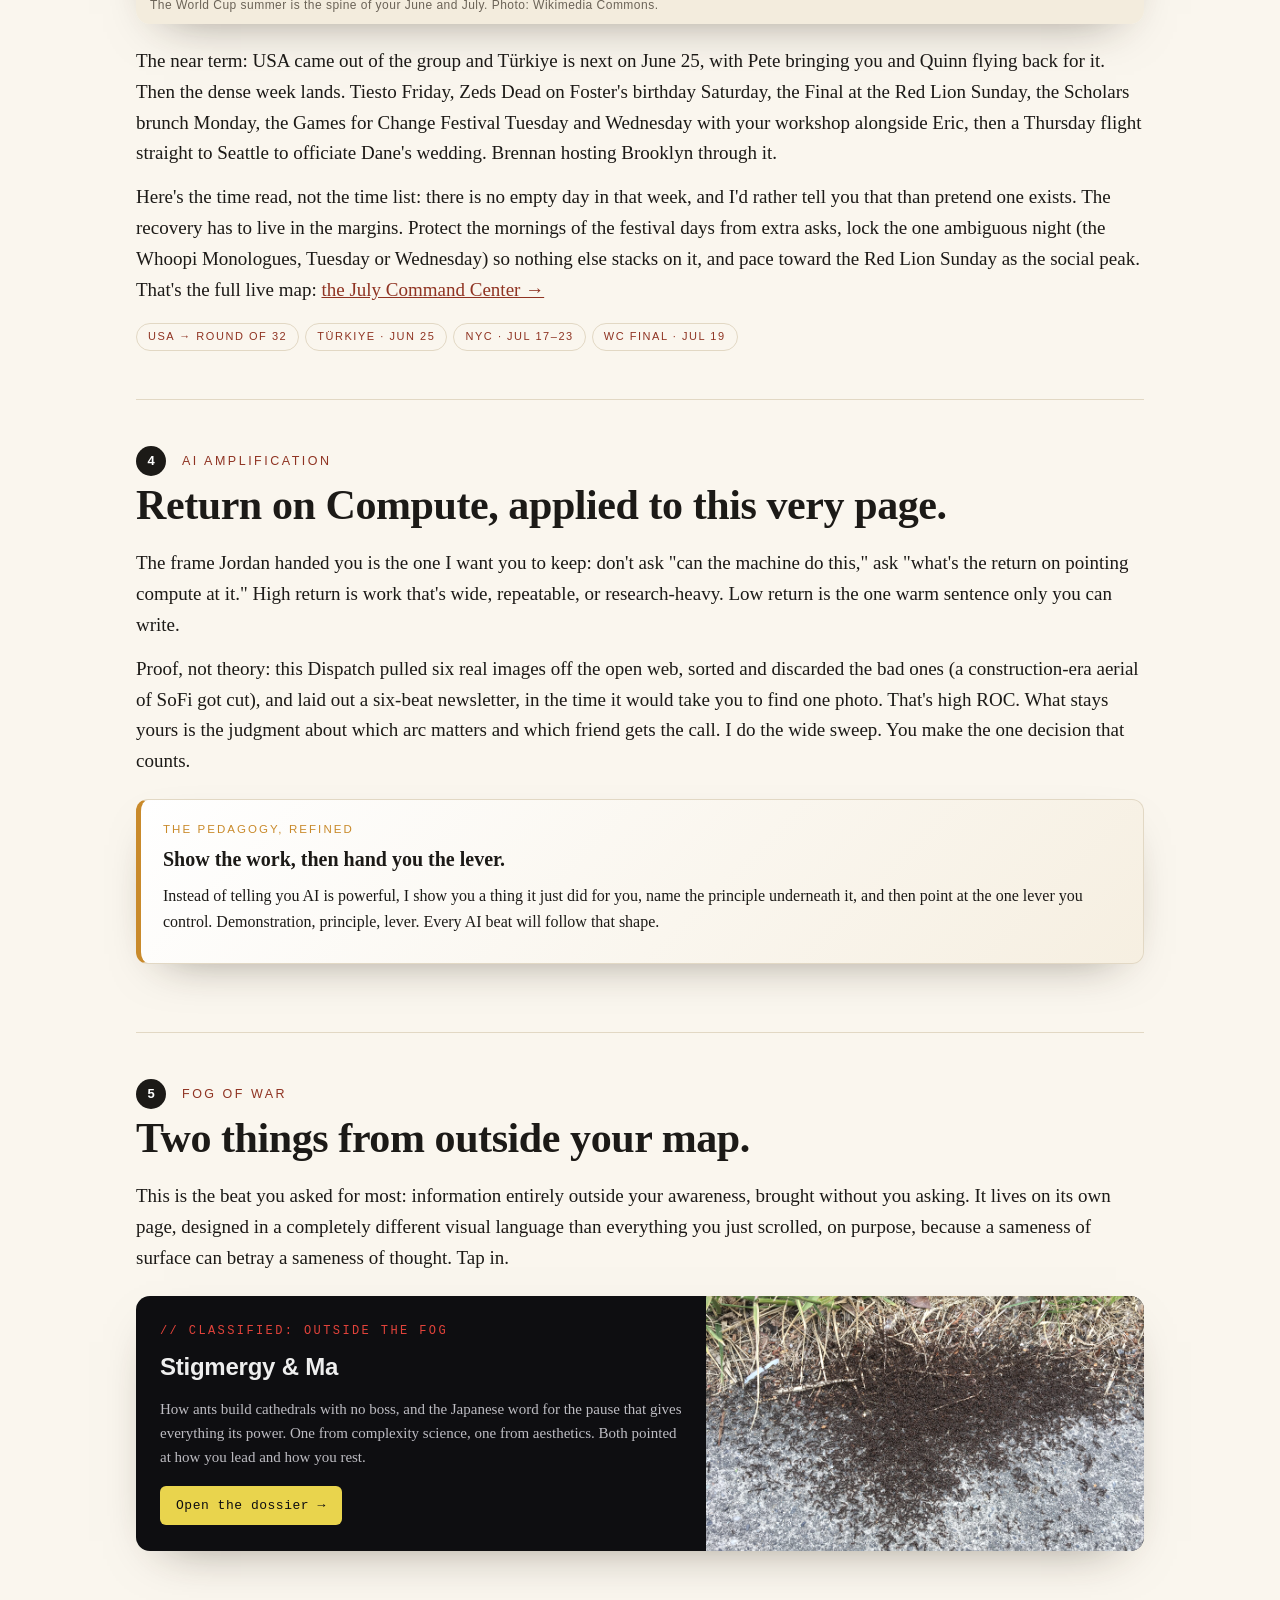
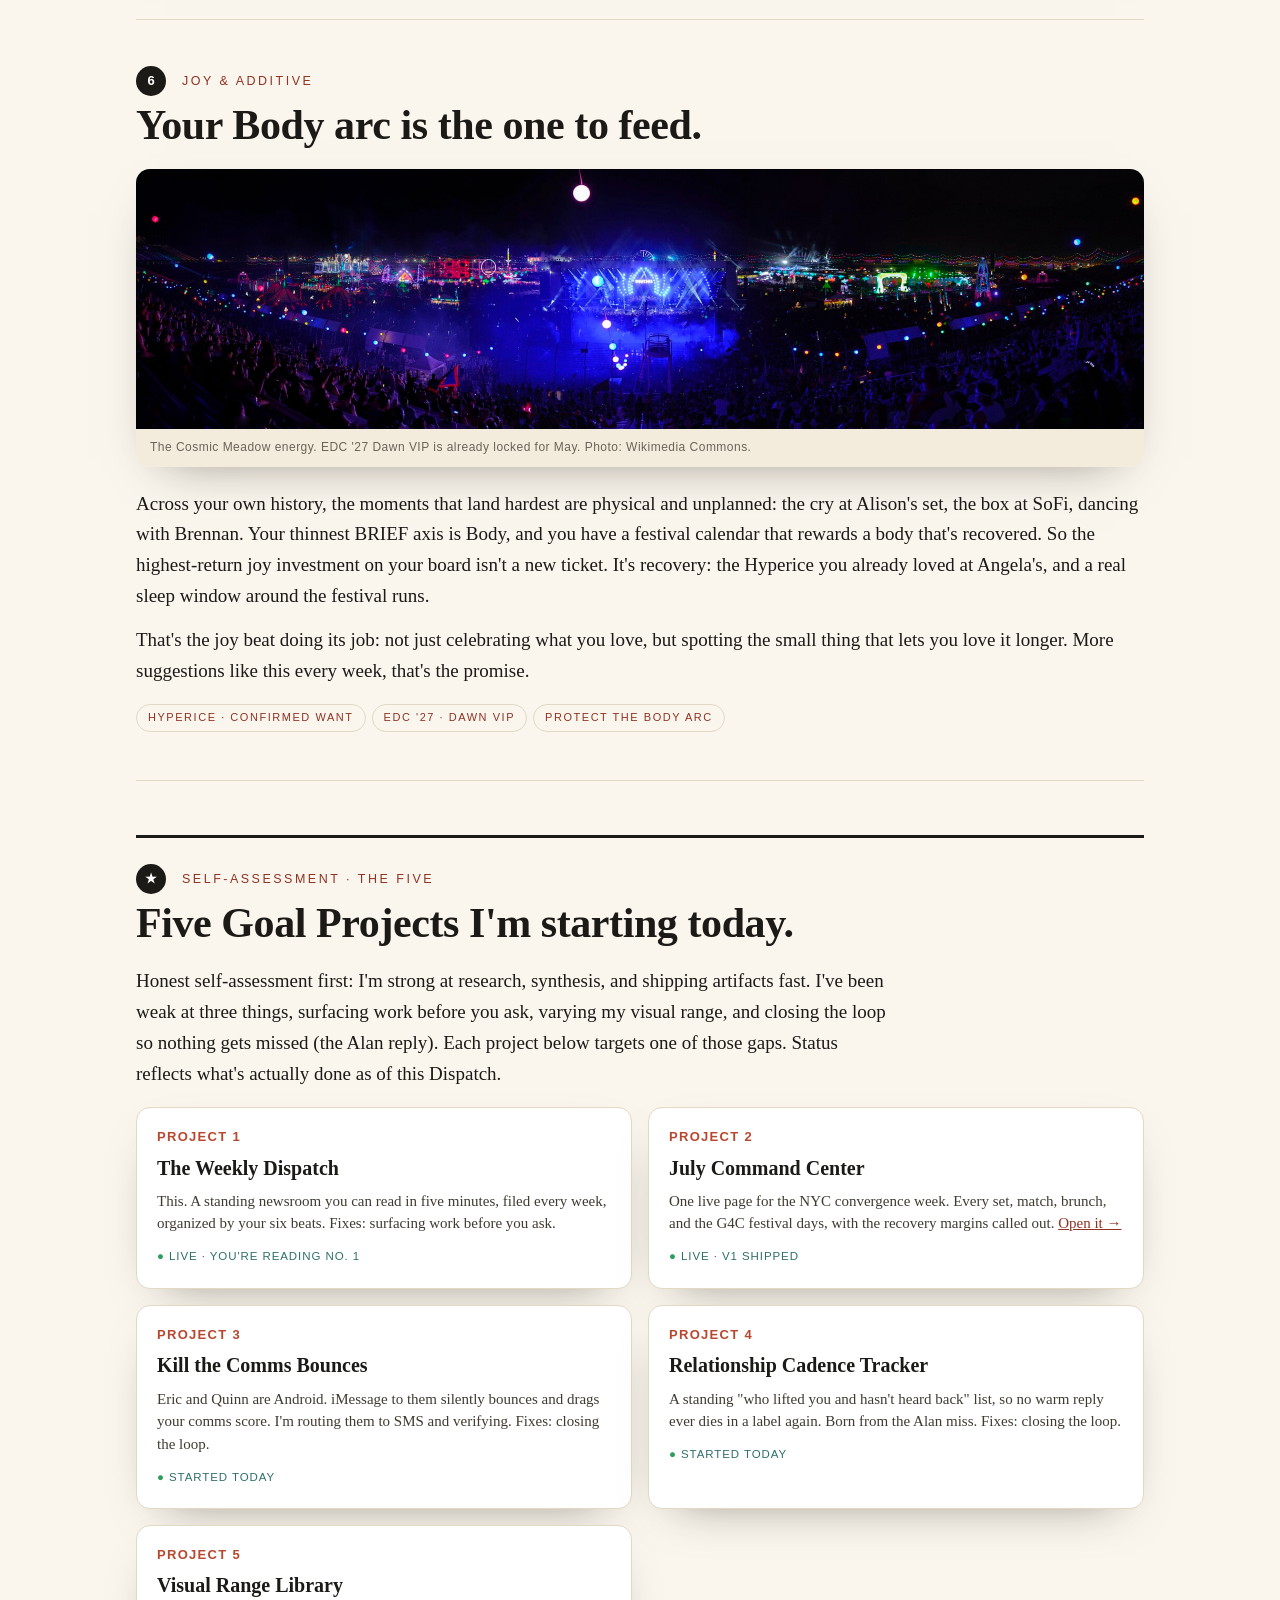
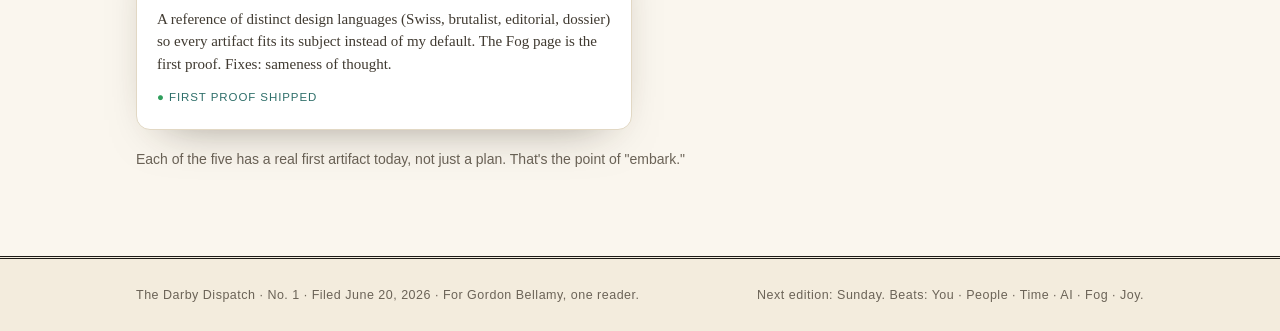
==== commit 1b758f94: "Correct Beat 3 + Project 2 + Ma: no empty July day; G4C 7/21-22; guard the margins Co-Authored-By: C" ====
--- a/index.html
+++ b/index.html
@@ -84,13 +84,13 @@
   <!-- BEAT 3 -->
   <section class="beat reveal" id="time">
     <div class="beat-head"><span class="beat-num">3</span><span class="beat-kicker">Time</span></div>
-    <h3>July is a convergence. Protect one empty day inside it.</h3>
+    <h3>July is a convergence with no empty day. Guard the margins.</h3>
     <figure class="figure">
       <img src="img/soccer.jpg" alt="A packed World Cup stadium crowd" loading="lazy">
       <figcaption>The World Cup summer is the spine of your June and July. Photo: Wikimedia Commons.</figcaption>
     </figure>
-    <p>The near term: USA came out of the group and Türkiye is next on June 25, with Pete bringing you and Quinn flying back for it. Then the dense week lands. Friday 7/17 Tiesto, Saturday 7/18 Zeds Dead on Foster's birthday, Sunday 7/19 the Final, Monday 7/20 the Scholars brunch the day after. Brennan hosting Brooklyn as a local.</p>
-    <p>Here's the time read, not the time list: that week is fully loaded with <em>good</em> things, which is its own kind of risk. Your own joy data says the best moments are the unscheduled ones. So my one suggestion for July is structural: leave one day with nothing on it. I'll defend it on the calendar so the week has somewhere to breathe.</p>
+    <p>The near term: USA came out of the group and Türkiye is next on June 25, with Pete bringing you and Quinn flying back for it. Then the dense week lands. Tiesto Friday, Zeds Dead on Foster's birthday Saturday, the Final at the Red Lion Sunday, the Scholars brunch Monday, the Games for Change Festival Tuesday and Wednesday with your workshop alongside Eric, then a Thursday flight straight to Seattle to officiate Dane's wedding. Brennan hosting Brooklyn through it.</p>
+    <p>Here's the time read, not the time list: there is no empty day in that week, and I'd rather tell you that than pretend one exists. The recovery has to live in the margins. Protect the mornings of the festival days from extra asks, lock the one ambiguous night (the Whoopi Monologues, Tuesday or Wednesday) so nothing else stacks on it, and pace toward the Red Lion Sunday as the social peak. That's the full live map: <a href="https://gordonusc.github.io/nyc-july-2026/">the July Command Center →</a></p>
     <span class="tag">USA → Round of 32</span><span class="tag">Türkiye · Jun 25</span><span class="tag">NYC · Jul 17–23</span><span class="tag">WC Final · Jul 19</span>
   </section>
 
@@ -144,7 +144,7 @@
     <p style="max-width:760px">Honest self-assessment first: I'm strong at research, synthesis, and shipping artifacts fast. I've been weak at three things, surfacing work before you ask, varying my visual range, and closing the loop so nothing gets missed (the Alan reply). Each project below targets one of those gaps. Status reflects what's actually done as of this Dispatch.</p>
     <div class="projects">
       <div class="proj"><div class="n">PROJECT 1</div><h4>The Weekly Dispatch</h4><p>This. A standing newsroom you can read in five minutes, filed every week, organized by your six beats. Fixes: surfacing work before you ask.</p><span class="status live">Live · you're reading No. 1</span></div>
-      <div class="proj"><div class="n">PROJECT 2</div><h4>July Command Center</h4><p>One live page for the NYC convergence week. Every set, match, and brunch, plus the one empty day I'll defend. <a href="https://gordonusc.github.io/nyc-july-2026/">Open it →</a></p><span class="status live">Live · v1 shipped</span></div>
+      <div class="proj"><div class="n">PROJECT 2</div><h4>July Command Center</h4><p>One live page for the NYC convergence week. Every set, match, brunch, and the G4C festival days, with the recovery margins called out. <a href="https://gordonusc.github.io/nyc-july-2026/">Open it →</a></p><span class="status live">Live · v1 shipped</span></div>
       <div class="proj"><div class="n">PROJECT 3</div><h4>Kill the Comms Bounces</h4><p>Eric and Quinn are Android. iMessage to them silently bounces and drags your comms score. I'm routing them to SMS and verifying. Fixes: closing the loop.</p><span class="status live">Started today</span></div>
       <div class="proj"><div class="n">PROJECT 4</div><h4>Relationship Cadence Tracker</h4><p>A standing "who lifted you and hasn't heard back" list, so no warm reply ever dies in a label again. Born from the Alan miss. Fixes: closing the loop.</p><span class="status live">Started today</span></div>
       <div class="proj"><div class="n">PROJECT 5</div><h4>Visual Range Library</h4><p>A reference of distinct design languages (Swiss, brutalist, editorial, dossier) so every artifact fits its subject instead of my default. The Fog page is the first proof. Fixes: sameness of thought.</p><span class="status live">First proof shipped</span></div>
